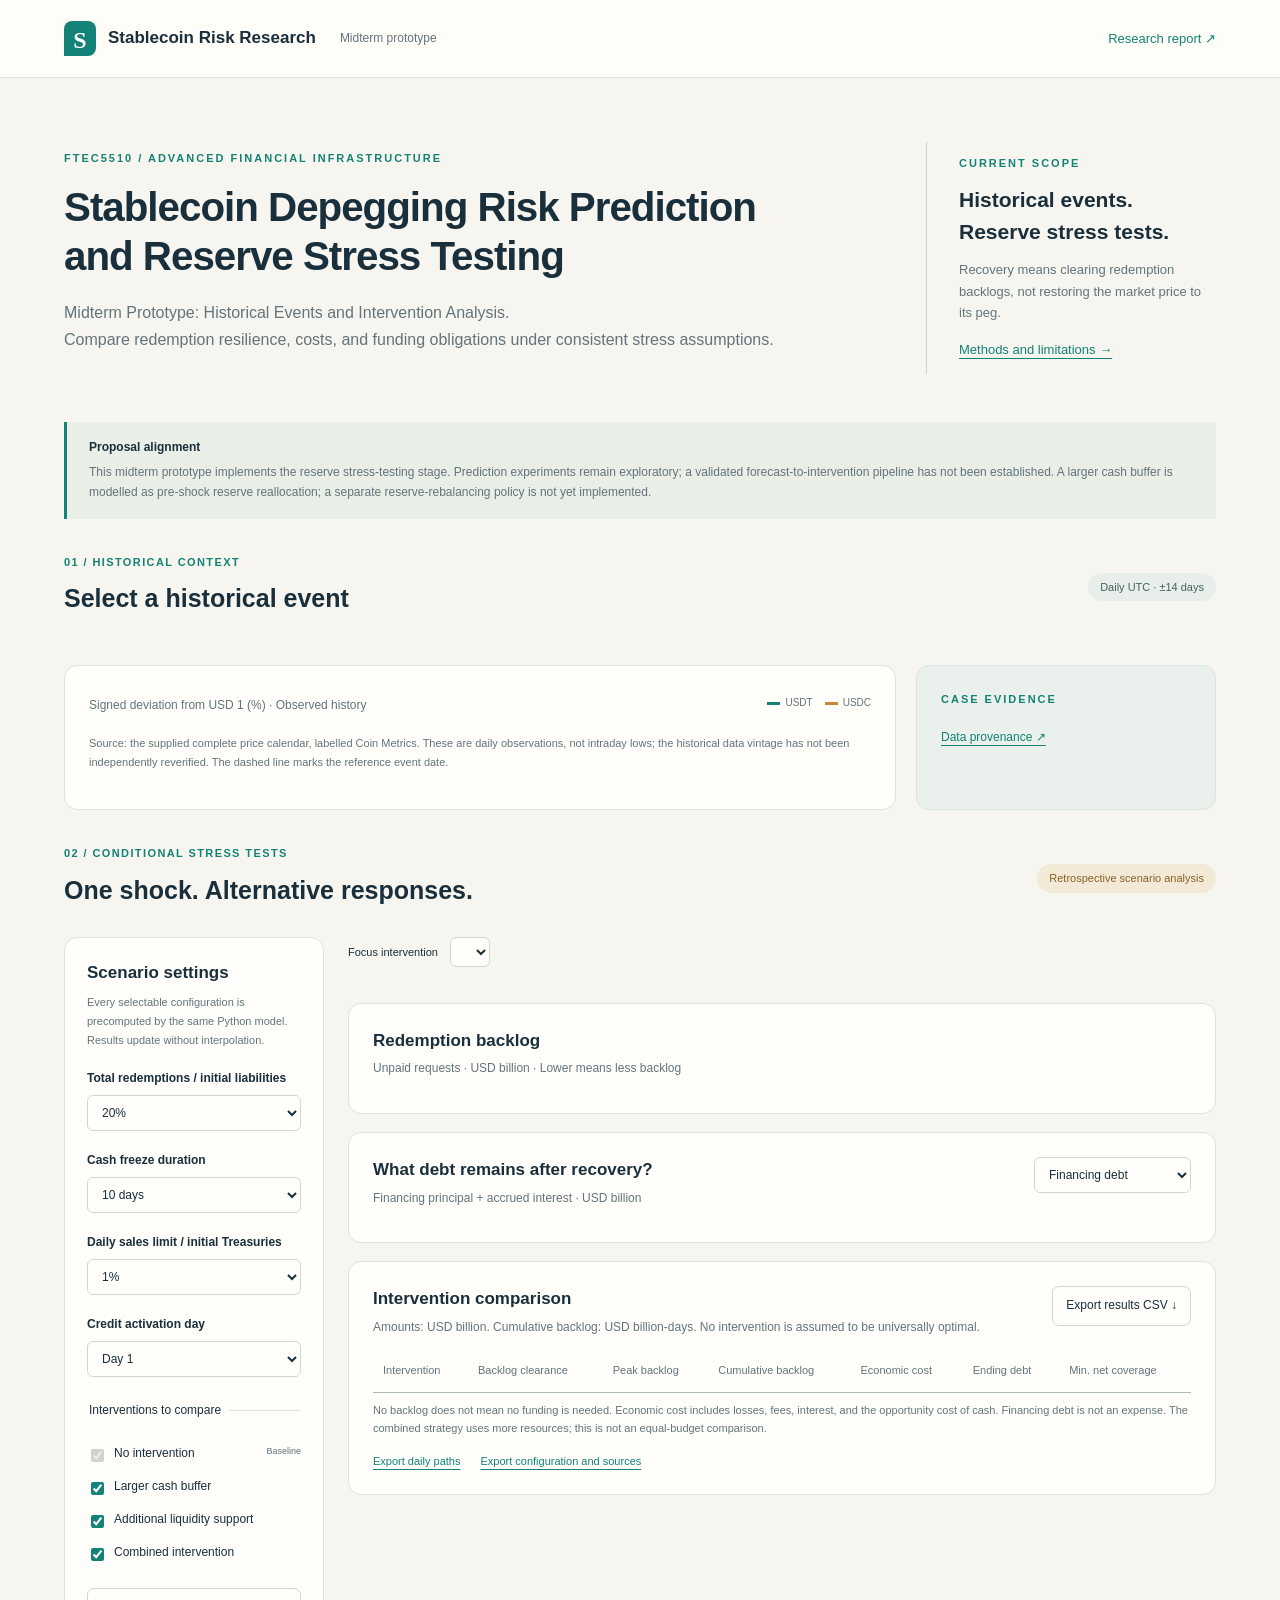
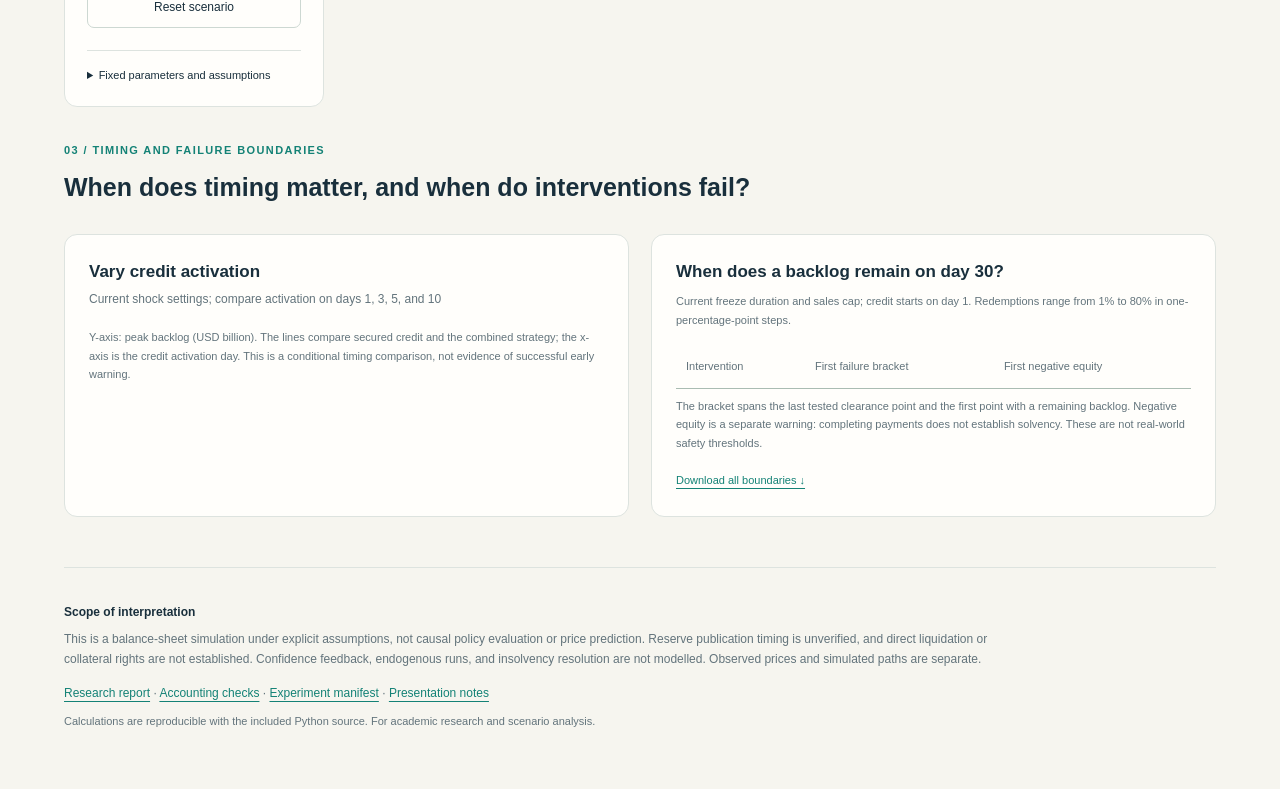
==== midterm/midterm_web/index.html @ fb3941bf "Add standalone English midterm demo and reproducible reserve stress tests" ====
<!doctype html>
<html lang="en">
<head><meta charset="utf-8"><meta name="viewport" content="width=device-width, initial-scale=1"><title>Stablecoin Depegging Risk Prediction and Reserve Stress Testing</title><link rel="stylesheet" href="style.css"><script defer src="data.js"></script><script defer src="app.js"></script></head>
<body>
<nav><a class="brand" href="index.html"><span class="brand-mark">S</span>Stablecoin Risk Research</a><span class="nav-tag">Midterm prototype</span><a href="report-en.html">Research report ↗</a></nav>
<main>
<header class="hero"><div><div class="eyebrow">FTEC5510 / ADVANCED FINANCIAL INFRASTRUCTURE</div><h1>Stablecoin Depegging Risk Prediction<br>and Reserve Stress Testing</h1><p>Midterm Prototype: Historical Events and Intervention Analysis.<br>Compare redemption resilience, costs, and funding obligations under consistent stress assumptions.</p></div><aside class="hero-note"><div class="small-cap">CURRENT SCOPE</div><strong>Historical events.<br>Reserve stress tests.</strong><p>Recovery means clearing redemption backlogs, not restoring the market price to its peg.</p><a href="report-en.html">Methods and limitations →</a></aside></header><div class="scope-banner"><strong>Proposal alignment</strong><p>This midterm prototype implements the reserve stress-testing stage. Prediction experiments remain exploratory; a validated forecast-to-intervention pipeline has not been established. A larger cash buffer is modelled as pre-shock reserve reallocation; a separate reserve-rebalancing policy is not yet implemented.</p></div>
<section class="event-section"><div class="section-heading"><div><span class="step">01 / HISTORICAL CONTEXT</span><h2>Select a historical event</h2></div><span class="pill">Daily UTC · ±14 days</span></div><div id="events" class="event-grid" aria-label="Historical events"></div>
<div class="history-layout"><article class="panel"><div class="chart-heading"><div><h3 id="event-title"></h3><p>Signed deviation from USD 1 (%) · Observed history</p></div><div class="legend"><span style="--swatch:#148276">USDT</span><span style="--swatch:#ce8337">USDC</span></div></div><div id="history-chart" class="chart" role="img" aria-label="Historical price deviations"></div><p class="caption">Source: the supplied complete price calendar, labelled Coin Metrics. These are daily observations, not intraday lows; the historical data vintage has not been independently reverified. The dashed line marks the reference event date.</p></article><aside class="panel evidence"><div class="small-cap">CASE EVIDENCE</div><h3 id="evidence-title"></h3><div id="evidence-body"></div><a href="evidence/source-notes-en.txt">Data provenance ↗</a></aside></div></section>
<div id="history-only" class="notice" hidden>Only historical prices are shown for this event because a corresponding reserve snapshot is not available. The midterm simulation focuses on SVB and USDC; reserves from a different year are not substituted.<button id="back-svb" class="button">Explore the SVB case →</button></div>
<section id="simulation"><div class="section-heading"><div><span class="step">02 / CONDITIONAL STRESS TESTS</span><h2>One shock. Alternative responses.</h2></div><span class="pill gold">Retrospective scenario analysis</span></div>
<div class="lab-layout"><aside class="panel controls"><h3>Scenario settings</h3><p class="caption">Every selectable configuration is precomputed by the same Python model. Results update without interpolation.</p>
<label for="redemption">Total redemptions / initial liabilities</label><select id="redemption"><option value="10">10%</option><option value="20" selected>20%</option><option value="30">30%</option><option value="40">40%</option><option value="50">50%</option></select>
<label for="freeze">Cash freeze duration</label><select id="freeze"><option value="3">3 days</option><option value="10" selected>10 days</option><option value="20">20 days</option><option value="30">30 days</option><option value="45">45 days (beyond the horizon)</option></select>
<label for="sale">Daily sales limit / initial Treasuries</label><select id="sale"><option value="0.1">0.1%</option><option value="1" selected>1%</option><option value="3">3%</option></select>
<label for="activation">Credit activation day</label><select id="activation"><option value="1">Day 1</option><option value="3">Day 3</option><option value="5">Day 5</option><option value="10">Day 10</option></select>
<fieldset><legend>Interventions to compare</legend><label class="check"><input type="checkbox" value="no_intervention" checked disabled>No intervention <small>Baseline</small></label><label class="check"><input type="checkbox" value="cash_buffer" checked>Larger cash buffer</label><label class="check"><input type="checkbox" value="credit_line" checked>Additional liquidity support</label><label class="check"><input type="checkbox" value="combined" checked>Combined intervention</label></fieldset>
<button class="secondary" id="reset">Reset scenario</button><details><summary>Fixed parameters and assumptions</summary><p>60% of baseline net cash is frozen and released on freeze duration + 1. Market-value shock: 0%; liquidation haircut: 1%; horizon: 30 days. Requests arrive over five days with weights of 40/25/15/10/10%.</p><p>The prepositioned cash target is 30% of initial liabilities, prepared 30 days before the shock, with a 4% annual opportunity spread. Extra cash is assumed accessible outside the frozen channel.</p><p>Credit is capped at 10% of initial liabilities, with 8% annual interest, a 0.5% annual commitment fee, and collateral equal to 110% of principal. The facility is assumed precommitted. No repayment is modelled within the horizon; interest remains payable.</p><p>The sales cap uses original Treasury holdings. Only unpledged assets can be sold. The cash buffer is prepared before the shock, independently of credit activation.</p></details></aside>
<div class="results-area"><div class="focus-line"><label for="focus">Focus intervention</label><select id="focus" aria-label="Focus intervention"></select><span id="scenario-caption"></span></div><div id="metrics" class="metric-grid" aria-live="polite"></div><div id="risk-note" class="notice warning" hidden></div>
<article class="panel"><div class="chart-heading"><div><h3>Redemption backlog</h3><p>Unpaid requests · USD billion · Lower means less backlog</p></div><div id="strategy-legend" class="legend"></div></div><div id="queue-chart" class="chart" role="img" aria-label="Daily redemption backlog by intervention"></div></article>
<article class="panel secondary-chart"><div class="chart-heading"><div><h3>What debt remains after recovery?</h3><p>Financing principal + accrued interest · USD billion</p></div><select id="secondary-metric" aria-label="Secondary metric"><option value="financing_debt">Financing debt</option><option value="free_cash">Available cash</option><option value="net_reserve_coverage">Net reserve coverage</option><option value="equity">Net equity</option></select></div><div id="secondary-chart" class="chart" role="img" aria-label="Debt and asset metrics by intervention"></div></article>
<article class="panel"><div class="chart-heading"><div><h3>Intervention comparison</h3><p>Amounts: USD billion. Cumulative backlog: USD billion-days. No intervention is assumed to be universally optimal.</p></div><button class="secondary" id="export-results">Export results CSV ↓</button></div><div class="table-scroll"><table><thead><tr><th>Intervention</th><th>Backlog clearance</th><th>Peak backlog</th><th>Cumulative backlog</th><th>Economic cost</th><th>Ending debt</th><th>Min. net coverage</th></tr></thead><tbody id="comparison"></tbody></table></div><p class="caption">No backlog does not mean no funding is needed. Economic cost includes losses, fees, interest, and the opportunity cost of cash. Financing debt is not an expense. The combined strategy uses more resources; this is not an equal-budget comparison.</p><div class="actions"><button class="text-button" id="export-paths">Export daily paths</button><button class="text-button" id="export-config">Export configuration and sources</button></div></article></div></div>
<div class="section-heading"><div><span class="step">03 / TIMING AND FAILURE BOUNDARIES</span><h2>When does timing matter, and when do interventions fail?</h2></div></div>
<div class="experiment-grid"><article class="panel"><div class="chart-heading"><div><h3>Vary credit activation</h3><p>Current shock settings; compare activation on days 1, 3, 5, and 10</p></div></div><div id="timing-chart" class="chart" role="img" aria-label="Credit activation timing and peak backlog"></div><p class="caption">Y-axis: peak backlog (USD billion). The lines compare secured credit and the combined strategy; the x-axis is the credit activation day. This is a conditional timing comparison, not evidence of successful early warning.</p></article><article class="panel"><h3>When does a backlog remain on day 30?</h3><p class="caption">Current freeze duration and sales cap; credit starts on day 1. Redemptions range from 1% to 80% in one-percentage-point steps.</p><div class="table-scroll"><table><thead><tr><th>Intervention</th><th>First failure bracket</th><th>First negative equity</th></tr></thead><tbody id="boundaries"></tbody></table></div><p class="caption">The bracket spans the last tested clearance point and the first point with a remaining backlog. Negative equity is a separate warning: completing payments does not establish solvency. These are not real-world safety thresholds.</p><a href="results/failure_boundaries.csv">Download all boundaries ↓</a></article></div></section>
<footer><strong>Scope of interpretation</strong><p>This is a balance-sheet simulation under explicit assumptions, not causal policy evaluation or price prediction. Reserve publication timing is unverified, and direct liquidation or collateral rights are not established. Confidence feedback, endogenous runs, and insolvency resolution are not modelled. Observed prices and simulated paths are separate.</p><a href="report-en.html">Research report</a> · <a href="audit.json">Accounting checks</a> · <a href="manifest.json">Experiment manifest</a> · <a href="presentation-notes.txt">Presentation notes</a><p class="caption">Calculations are reproducible with the included Python source. For academic research and scenario analysis.</p></footer>
</main></body></html>
---- midterm/midterm_web/style.css ----
@charset "UTF-8";
:root{--ink:#192f3c;--muted:#63747c;--teal:#148276;--cream:#f6f5ef;--line:#dde3df;--gold:#ce8337;--navy:#112f3e}*{box-sizing:border-box}body{margin:0;background:var(--cream);color:var(--ink);font:15px/1.65 -apple-system,BlinkMacSystemFont,"PingFang SC","Microsoft YaHei",sans-serif}a{color:var(--teal);text-underline-offset:4px}button,select{font:inherit}button,a,select,input,summary{-webkit-tap-highlight-color:transparent}button{cursor:pointer}button:focus-visible,select:focus-visible,a:focus-visible,summary:focus-visible{outline:3px solid #e5ac54;outline-offset:3px}nav{height:78px;padding:0 5vw;display:flex;align-items:center;gap:24px;border-bottom:1px solid var(--line);background:#fffdf8}nav>a:last-child{margin-left:auto;font-size:13px;text-decoration:none}.brand{display:flex;align-items:center;gap:12px;text-decoration:none;color:var(--ink);font-weight:750;font-size:17px}.brand-mark{display:grid;place-items:center;width:32px;height:35px;color:white;background:var(--teal);border-radius:8px 8px 8px 0;font-family:Georgia,serif;font-size:24px}.nav-tag{font-size:12px;color:var(--muted)}main{max-width:1440px;margin:auto;padding:0 5vw}.hero{padding:64px 0 48px;display:grid;grid-template-columns:1fr 290px;gap:60px;align-items:center}.eyebrow,.small-cap{font-size:11px;letter-spacing:2px;font-weight:700;color:var(--teal)}h1{font-size:clamp(30px,3.7vw,51px);font-weight:680;line-height:1.3;letter-spacing:-1.5px;margin:16px 0 20px}h2{font-size:25px;line-height:1.35;margin:9px 0}h3{font-size:17px;margin:0 0 6px;line-height:1.5}p{margin:8px 0 14px}.hero p{color:var(--muted);font-size:16px}.hero-note{border-left:1px solid #cbd4cf;padding:12px 0 12px 32px}.hero-note strong{display:block;font-size:23px;line-height:1.5;margin:12px 0}.hero-note p,.hero-note a{font-size:13px}.section-heading{display:flex;justify-content:space-between;align-items:center;gap:16px;margin:30px 0 20px}.step{font-size:11px;letter-spacing:1.4px;font-weight:700;color:var(--teal)}.pill{display:inline-block;padding:5px 12px;border-radius:30px;background:#e8eeea;color:#41645b;font-size:11px;white-space:nowrap}.pill.gold{background:#f3e9d7;color:#896226}.event-grid{display:grid;grid-template-columns:repeat(6,1fr);gap:9px;margin-bottom:20px}.event-button{border:1px solid var(--line);padding:14px 12px;text-align:left;background:#fffdf8;border-radius:9px;min-height:94px;color:var(--ink);transition:.15s}.event-button:hover{border-color:var(--teal);transform:translateY(-2px)}.event-button small{display:block;font-size:10px;color:var(--muted);margin-top:9px}.event-button strong{font-size:12px;line-height:1.45;display:block}.event-button.active{background:var(--navy);border-color:var(--navy);color:white}.event-button.active small{color:#a9c7c7}.history-layout{display:grid;grid-template-columns:1fr 300px;gap:20px}.panel{background:#fffefb;border:1px solid var(--line);border-radius:13px;padding:24px;min-width:0}.chart-heading{display:flex;justify-content:space-between;align-items:flex-start;gap:20px}.chart-heading p{color:var(--muted);font-size:12px;margin:2px 0 10px}.chart{width:100%;min-width:0}.chart svg{width:100%;height:auto;display:block}.legend{display:flex;flex-wrap:wrap;gap:8px 12px;font-size:10px;color:var(--muted);padding-top:5px}.legend span{white-space:nowrap}.legend span:before{content:"";display:inline-block;background:var(--swatch);width:13px;height:3px;vertical-align:middle;margin-right:5px}.caption{font-size:11px;color:var(--muted);line-height:1.7}.evidence{background:#eaf0eb}.evidence h3{font-size:20px;margin-top:16px}.evidence p{font-size:12px}.evidence dl{margin:20px 0}.evidence dt{font-size:11px;color:var(--muted)}.evidence dd{margin:0 0 10px;font-size:19px;font-variant-numeric:tabular-nums}.evidence a{font-size:12px}.lab-layout{display:grid;grid-template-columns:260px 1fr;gap:24px;align-items:start}.controls{position:sticky;top:16px;padding:22px}.controls>label{display:block;font-size:12px;font-weight:600;margin-top:20px}select{border:1px solid #cdd8d2;background:#fffefb;color:var(--ink);border-radius:6px;padding:9px 10px;font-size:12px;max-width:100%}.controls>select{width:100%;margin-top:6px}.controls fieldset{border:0;border-top:1px solid var(--line);padding:18px 0 0;margin:24px 0 18px}.controls legend{font-size:12px;padding-right:8px}.check{font-size:12px;display:flex;align-items:center;gap:7px;padding:6px 0}.check small{color:var(--muted);font-size:9px;margin-left:auto}input{accent-color:var(--teal)}.secondary,.button{border:1px solid #cdd8d2;border-radius:7px;padding:9px 13px;background:transparent;color:var(--ink);font-size:12px;text-decoration:none;display:inline-block}.secondary:hover{background:#eaf0eb}.controls .secondary{width:100%}.button{background:var(--teal);color:white;border-color:var(--teal)}details{border-top:1px solid var(--line);margin-top:22px;padding-top:15px;font-size:11px;color:var(--muted)}summary{cursor:pointer;color:var(--ink)}details p{margin:12px 0}.results-area{display:grid;gap:18px;min-width:0}.focus-line{display:flex;align-items:center;gap:12px;flex-wrap:wrap;font-size:11px}.focus-line>span{color:var(--muted);margin-left:auto}.focus-line select{font-weight:600;padding:6px 9px}.metric-grid{display:grid;grid-template-columns:repeat(4,1fr);gap:12px}.metric{background:#edf2ed;border-radius:9px;padding:18px 15px;min-height:115px}.metric:first-child{background:var(--navy);color:white}.metric .label{font-size:11px;opacity:.8}.metric .number{font-size:27px;line-height:1.4;letter-spacing:-.7px;margin-top:10px;font-weight:650;font-variant-numeric:tabular-nums}.metric .unit{font-size:10px;opacity:.7;margin-top:4px}.table-scroll{overflow-x:auto}table{width:100%;border-collapse:collapse;font-size:11px;white-space:nowrap}th{text-align:left;color:var(--muted);font-weight:500;padding:13px 10px;border-bottom:1px solid #aabcb2}td{padding:15px 10px;border-bottom:1px solid var(--line);font-variant-numeric:tabular-nums}tr.focus td{background:#eff4ee}.actions{display:flex;gap:20px}.text-button{padding:0;background:none;border:0;font-size:11px;color:var(--teal);text-decoration:underline;text-underline-offset:4px}.notice{padding:18px 22px;background:#e9eee4;border-left:3px solid var(--teal);border-radius:3px;margin:18px 0;font-size:13px}.notice .button{margin:10px 0 0 15px}.warning{background:#fcf0df;border-color:var(--gold);font-size:12px;margin:0}.experiment-grid{display:grid;grid-template-columns:1fr 1fr;gap:22px}.experiment-grid a{font-size:11px}footer{padding:35px 0 45px;border-top:1px solid var(--line);margin-top:50px;font-size:12px;color:var(--muted)}footer strong{color:var(--ink)}footer p{max-width:950px}.report main{max-width:1120px}.report header{padding:60px 0 30px}.report h1{font-size:43px}.report section{background:white;border:1px solid var(--line);padding:30px;margin:25px 0;border-radius:12px}.report section>h2{font-size:23px;margin-bottom:22px}.report section img{max-width:100%;height:auto;margin:20px 0}.report table{font-size:12px}.report p{line-height:1.9}.report .table-scroll{margin:20px 0}[hidden]{display:none!important}
@media(max-width:1100px){main{padding:0 3vw}.history-layout{grid-template-columns:1fr 250px}.lab-layout{grid-template-columns:225px 1fr;gap:16px}.panel{padding:18px}.metric-grid{gap:8px}.metric{padding:14px 10px}.metric .number{font-size:23px}.event-grid{grid-template-columns:repeat(3,1fr)}.event-button{min-height:74px}.chart-heading{flex-wrap:wrap;gap:6px}}
@media(max-width:760px){nav{height:65px;padding:0 5vw}.nav-tag{display:none}.brand{font-size:14px}main{padding:0 5vw}.hero{padding:34px 0;grid-template-columns:1fr;gap:20px}.hero-note{border-left:0;border-top:1px solid var(--line);padding:18px 0;display:none}.hero p{font-size:14px}.section-heading{align-items:flex-start}.section-heading .pill{font-size:9px}.event-grid{grid-template-columns:repeat(2,1fr)}.history-layout,.lab-layout,.experiment-grid{grid-template-columns:1fr}.controls{position:static}.controls>label{margin-top:12px}.controls fieldset{margin-top:18px}.metric-grid{grid-template-columns:repeat(2,1fr)}.focus-line>span{margin-left:0;width:100%}.panel{padding:18px 14px}.chart-heading .legend{margin-bottom:8px}h2{font-size:22px}.report section{padding:20px 16px}.report h1{font-size:32px}}
@media print{body{background:white}nav,.controls,.actions,.button,button{display:none!important}main{max-width:none;padding:0}.hero{padding:15px 0}.panel,.report section{break-inside:avoid;border:0;padding:12px 0}.lab-layout{display:block}.report section{margin:10px 0}.report h1{font-size:30px}.report img{max-height:350px;object-fit:contain}.table-scroll{overflow:visible}a{color:inherit}footer{margin-top:15px}}
/* English project title and longer intervention labels. */
.hero h1{font-size:clamp(28px,3.15vw,43px);line-height:1.2;letter-spacing:-1px}.scope-banner{padding:16px 22px;background:#e9eee7;border-left:3px solid var(--teal);font-size:12px;margin-bottom:25px}.scope-banner p{margin:5px 0 0;color:var(--muted)}.metric .number{font-size:25px}.metric .label{min-height:18px}.check{align-items:flex-start}.check input{flex-shrink:0;margin-top:5px}.check small{white-space:nowrap}.event-button strong{font-size:11px}.legend{max-width:320px}.report .hero-title{font-size:36px}.hero-note strong{font-size:21px}.report th{white-space:normal}.event-button{min-height:110px}
@media(max-width:760px){.hero h1{font-size:30px}.scope-banner{font-size:11px}.event-button{min-height:85px}.metric .number{font-size:23px}}
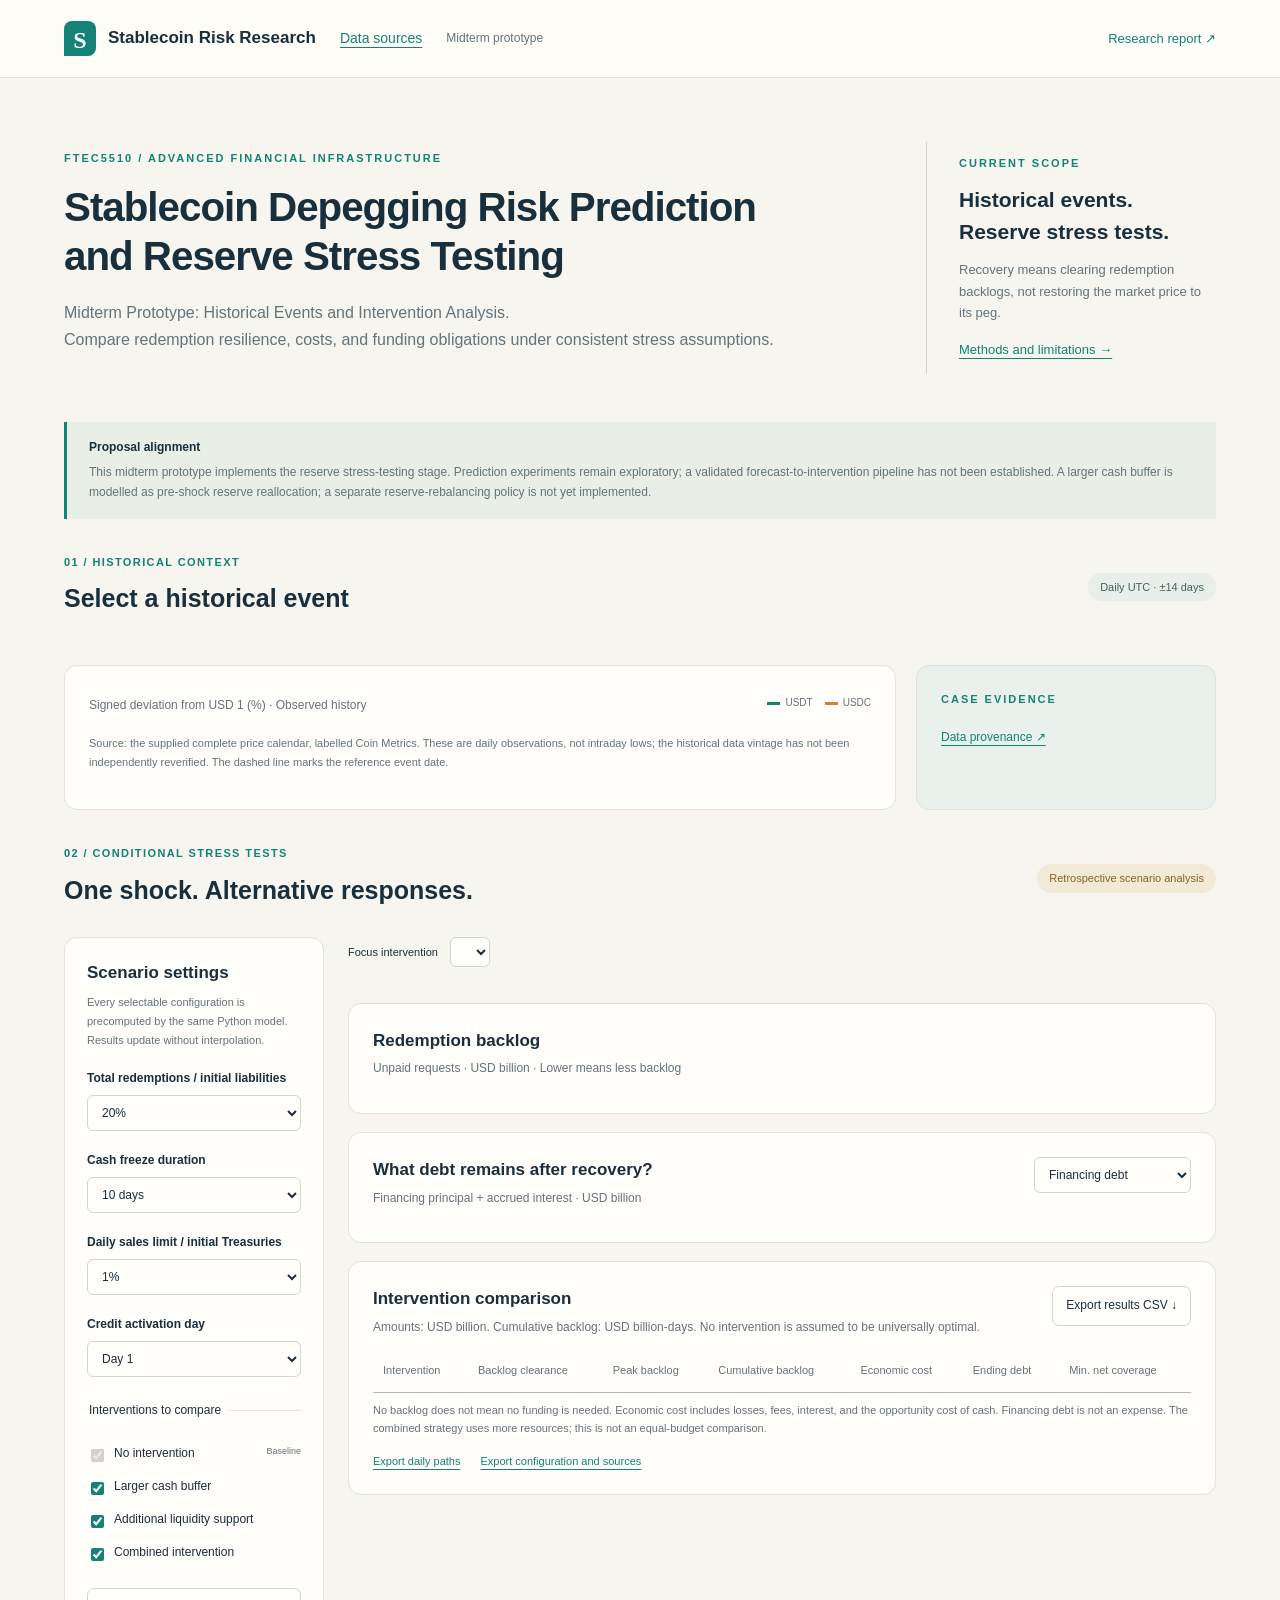
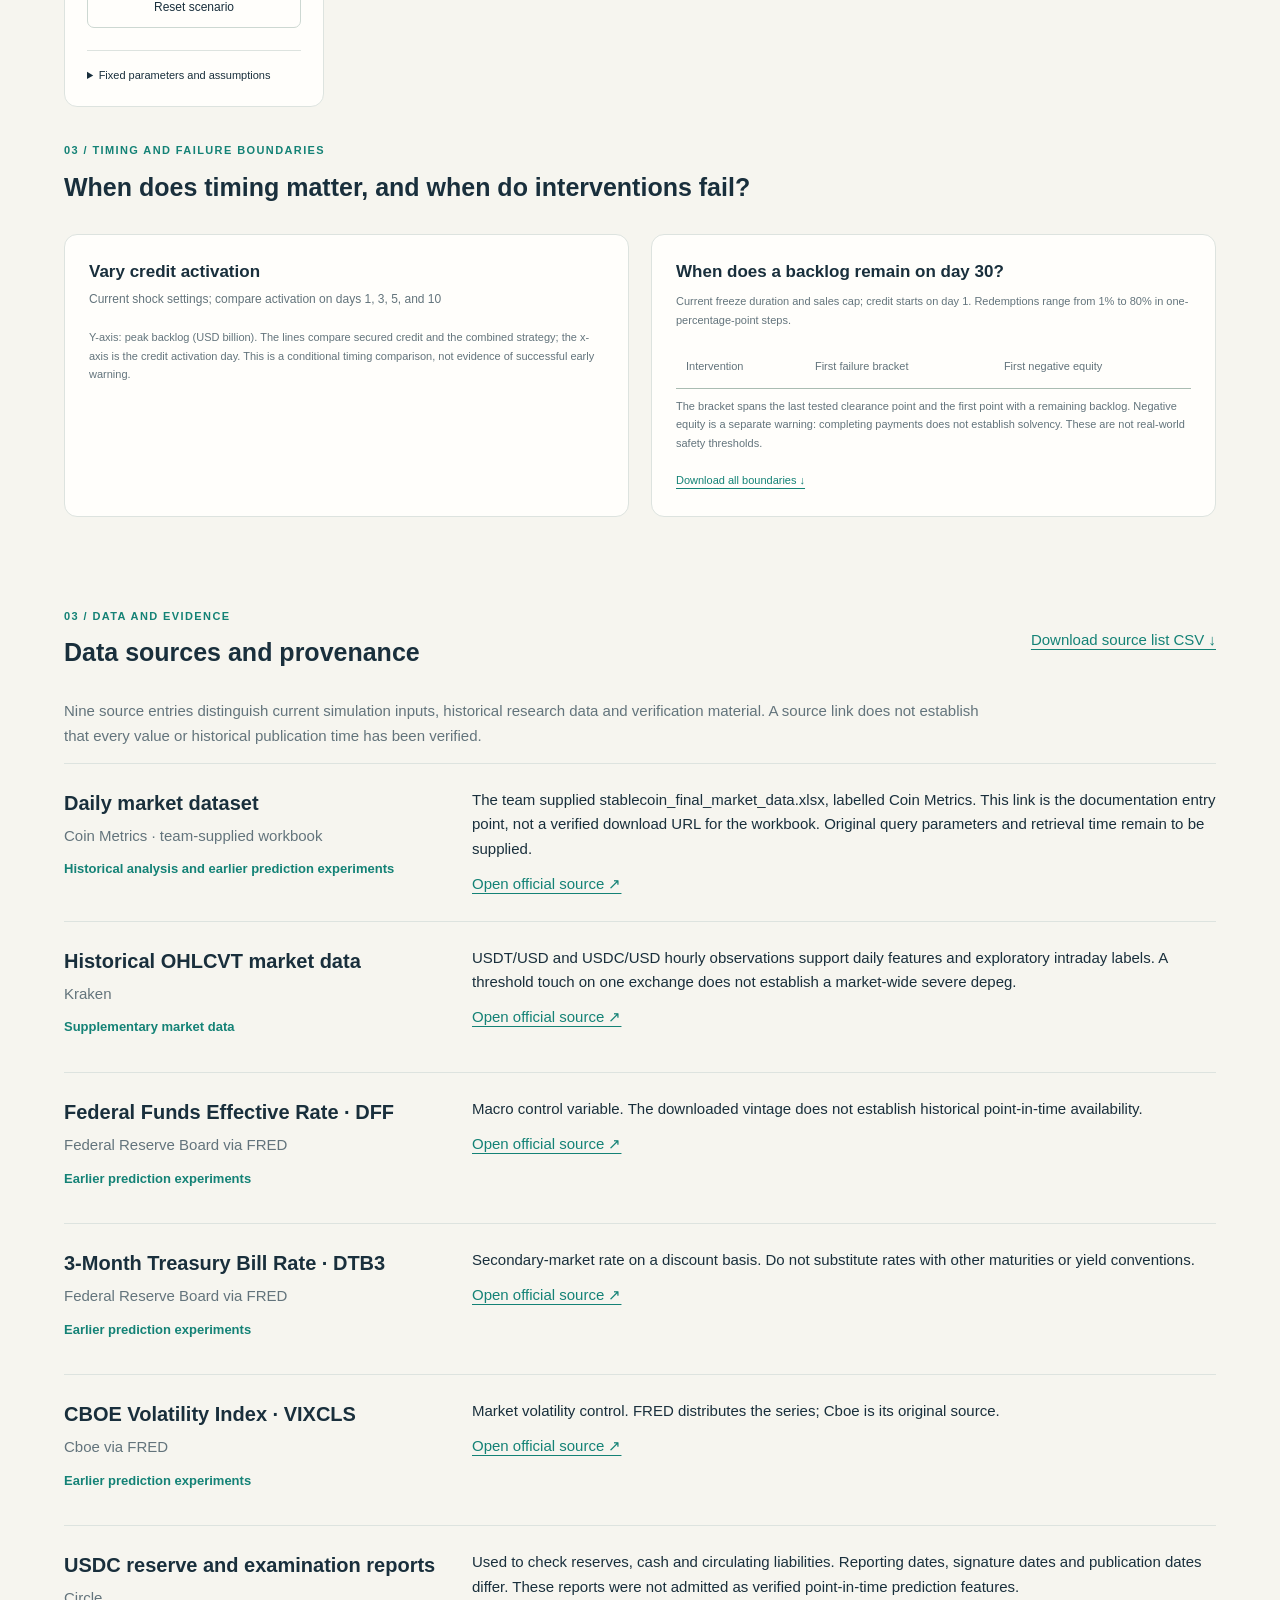
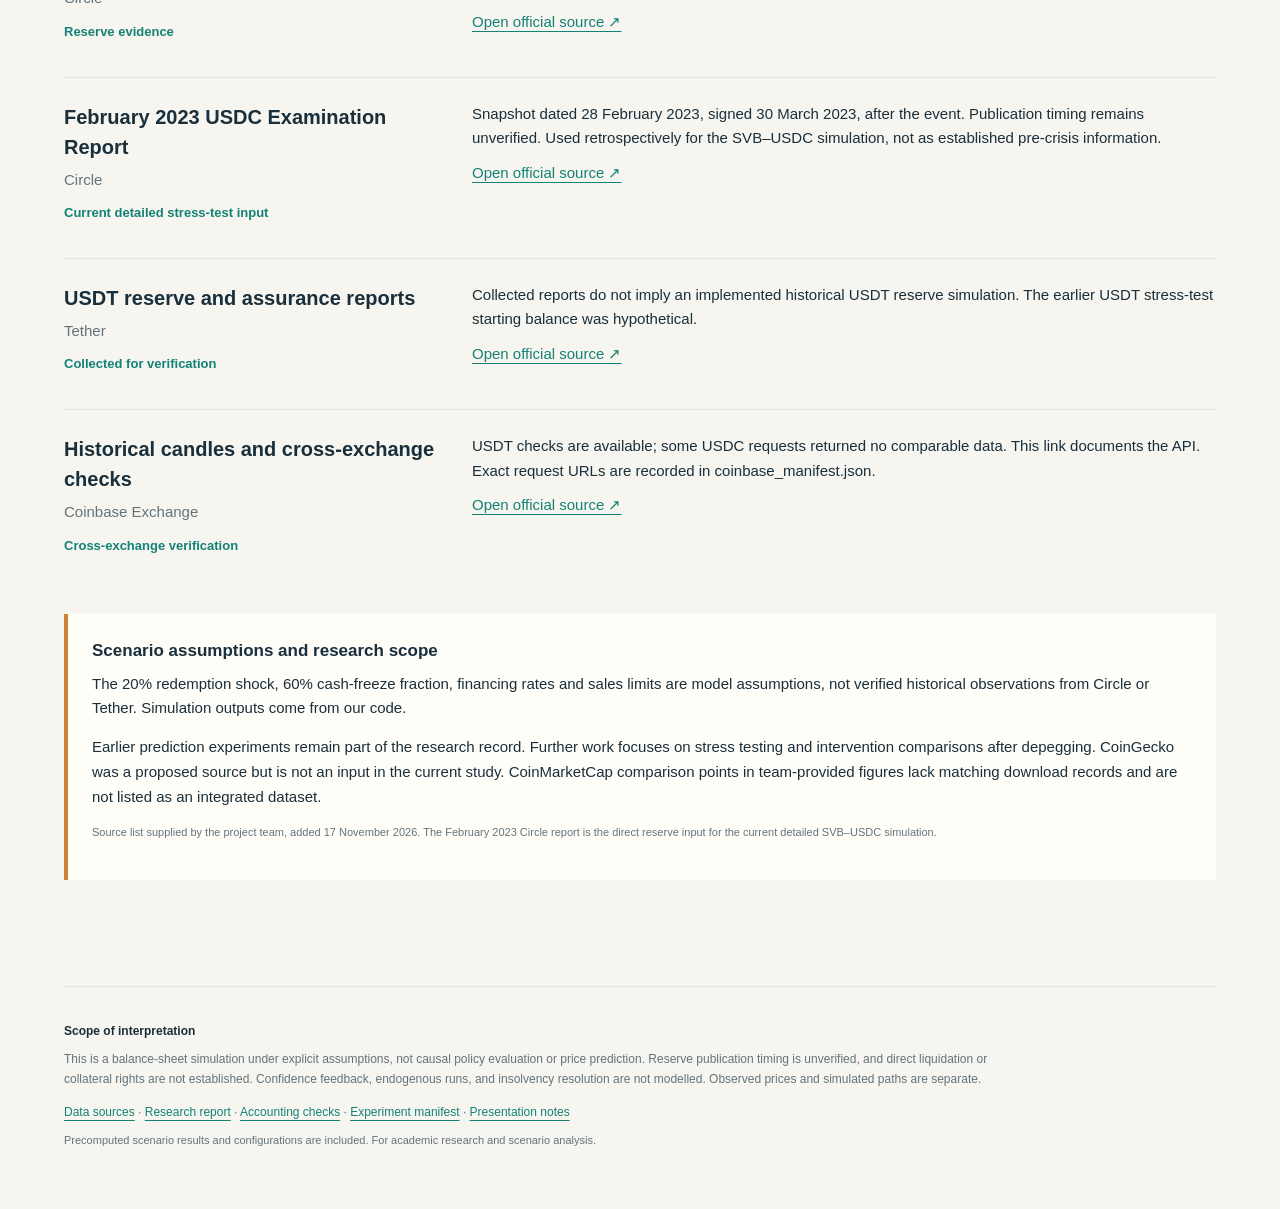
==== commit e987d945: "Add English data source catalogue and provenance links to demo" ====
--- a/midterm/midterm_web/index.html
+++ b/midterm/midterm_web/index.html
@@ -2,11 +2,11 @@
 <html lang="en">
 <head><meta charset="utf-8"><meta name="viewport" content="width=device-width, initial-scale=1"><title>Stablecoin Depegging Risk Prediction and Reserve Stress Testing</title><link rel="stylesheet" href="style.css"><script defer src="data.js"></script><script defer src="app.js"></script></head>
 <body>
-<nav><a class="brand" href="index.html"><span class="brand-mark">S</span>Stablecoin Risk Research</a><span class="nav-tag">Midterm prototype</span><a href="report-en.html">Research report ↗</a></nav>
+<nav><a class="brand" href="index.html"><span class="brand-mark">S</span>Stablecoin Risk Research</a><a href="#data-sources" class="sources-nav">Data sources</a><span class="nav-tag">Midterm prototype</span><a href="report-en.html">Research report ↗</a></nav>
 <main>
 <header class="hero"><div><div class="eyebrow">FTEC5510 / ADVANCED FINANCIAL INFRASTRUCTURE</div><h1>Stablecoin Depegging Risk Prediction<br>and Reserve Stress Testing</h1><p>Midterm Prototype: Historical Events and Intervention Analysis.<br>Compare redemption resilience, costs, and funding obligations under consistent stress assumptions.</p></div><aside class="hero-note"><div class="small-cap">CURRENT SCOPE</div><strong>Historical events.<br>Reserve stress tests.</strong><p>Recovery means clearing redemption backlogs, not restoring the market price to its peg.</p><a href="report-en.html">Methods and limitations →</a></aside></header><div class="scope-banner"><strong>Proposal alignment</strong><p>This midterm prototype implements the reserve stress-testing stage. Prediction experiments remain exploratory; a validated forecast-to-intervention pipeline has not been established. A larger cash buffer is modelled as pre-shock reserve reallocation; a separate reserve-rebalancing policy is not yet implemented.</p></div>
 <section class="event-section"><div class="section-heading"><div><span class="step">01 / HISTORICAL CONTEXT</span><h2>Select a historical event</h2></div><span class="pill">Daily UTC · ±14 days</span></div><div id="events" class="event-grid" aria-label="Historical events"></div>
-<div class="history-layout"><article class="panel"><div class="chart-heading"><div><h3 id="event-title"></h3><p>Signed deviation from USD 1 (%) · Observed history</p></div><div class="legend"><span style="--swatch:#148276">USDT</span><span style="--swatch:#ce8337">USDC</span></div></div><div id="history-chart" class="chart" role="img" aria-label="Historical price deviations"></div><p class="caption">Source: the supplied complete price calendar, labelled Coin Metrics. These are daily observations, not intraday lows; the historical data vintage has not been independently reverified. The dashed line marks the reference event date.</p></article><aside class="panel evidence"><div class="small-cap">CASE EVIDENCE</div><h3 id="evidence-title"></h3><div id="evidence-body"></div><a href="evidence/source-notes-en.txt">Data provenance ↗</a></aside></div></section>
+<div class="history-layout"><article class="panel"><div class="chart-heading"><div><h3 id="event-title"></h3><p>Signed deviation from USD 1 (%) · Observed history</p></div><div class="legend"><span style="--swatch:#148276">USDT</span><span style="--swatch:#ce8337">USDC</span></div></div><div id="history-chart" class="chart" role="img" aria-label="Historical price deviations"></div><p class="caption">Source: the supplied complete price calendar, labelled Coin Metrics. These are daily observations, not intraday lows; the historical data vintage has not been independently reverified. The dashed line marks the reference event date.</p></article><aside class="panel evidence"><div class="small-cap">CASE EVIDENCE</div><h3 id="evidence-title"></h3><div id="evidence-body"></div><a href="#data-sources">Data provenance ↗</a></aside></div></section>
 <div id="history-only" class="notice" hidden>Only historical prices are shown for this event because a corresponding reserve snapshot is not available. The midterm simulation focuses on SVB and USDC; reserves from a different year are not substituted.<button id="back-svb" class="button">Explore the SVB case →</button></div>
 <section id="simulation"><div class="section-heading"><div><span class="step">02 / CONDITIONAL STRESS TESTS</span><h2>One shock. Alternative responses.</h2></div><span class="pill gold">Retrospective scenario analysis</span></div>
 <div class="lab-layout"><aside class="panel controls"><h3>Scenario settings</h3><p class="caption">Every selectable configuration is precomputed by the same Python model. Results update without interpolation.</p>
@@ -22,5 +22,6 @@
 <article class="panel"><div class="chart-heading"><div><h3>Intervention comparison</h3><p>Amounts: USD billion. Cumulative backlog: USD billion-days. No intervention is assumed to be universally optimal.</p></div><button class="secondary" id="export-results">Export results CSV ↓</button></div><div class="table-scroll"><table><thead><tr><th>Intervention</th><th>Backlog clearance</th><th>Peak backlog</th><th>Cumulative backlog</th><th>Economic cost</th><th>Ending debt</th><th>Min. net coverage</th></tr></thead><tbody id="comparison"></tbody></table></div><p class="caption">No backlog does not mean no funding is needed. Economic cost includes losses, fees, interest, and the opportunity cost of cash. Financing debt is not an expense. The combined strategy uses more resources; this is not an equal-budget comparison.</p><div class="actions"><button class="text-button" id="export-paths">Export daily paths</button><button class="text-button" id="export-config">Export configuration and sources</button></div></article></div></div>
 <div class="section-heading"><div><span class="step">03 / TIMING AND FAILURE BOUNDARIES</span><h2>When does timing matter, and when do interventions fail?</h2></div></div>
 <div class="experiment-grid"><article class="panel"><div class="chart-heading"><div><h3>Vary credit activation</h3><p>Current shock settings; compare activation on days 1, 3, 5, and 10</p></div></div><div id="timing-chart" class="chart" role="img" aria-label="Credit activation timing and peak backlog"></div><p class="caption">Y-axis: peak backlog (USD billion). The lines compare secured credit and the combined strategy; the x-axis is the credit activation day. This is a conditional timing comparison, not evidence of successful early warning.</p></article><article class="panel"><h3>When does a backlog remain on day 30?</h3><p class="caption">Current freeze duration and sales cap; credit starts on day 1. Redemptions range from 1% to 80% in one-percentage-point steps.</p><div class="table-scroll"><table><thead><tr><th>Intervention</th><th>First failure bracket</th><th>First negative equity</th></tr></thead><tbody id="boundaries"></tbody></table></div><p class="caption">The bracket spans the last tested clearance point and the first point with a remaining backlog. Negative equity is a separate warning: completing payments does not establish solvency. These are not real-world safety thresholds.</p><a href="results/failure_boundaries.csv">Download all boundaries ↓</a></article></div></section>
-<footer><strong>Scope of interpretation</strong><p>This is a balance-sheet simulation under explicit assumptions, not causal policy evaluation or price prediction. Reserve publication timing is unverified, and direct liquidation or collateral rights are not established. Confidence feedback, endogenous runs, and insolvency resolution are not modelled. Observed prices and simulated paths are separate.</p><a href="report-en.html">Research report</a> · <a href="audit.json">Accounting checks</a> · <a href="manifest.json">Experiment manifest</a> · <a href="presentation-notes.txt">Presentation notes</a><p class="caption">Calculations are reproducible with the included Python source. For academic research and scenario analysis.</p></footer>
+<section id="data-sources" class="data-sources" aria-labelledby="sources-title"><div class="section-heading"><div><span class="step">03 / DATA AND EVIDENCE</span><h2 id="sources-title">Data sources and provenance</h2></div><a href="evidence/data-sources.csv" download>Download source list CSV ↓</a></div><p class="source-intro">Nine source entries distinguish current simulation inputs, historical research data and verification material. A source link does not establish that every value or historical publication time has been verified.</p><article class="source-entry"><div><h3>Daily market dataset</h3><p class="source-provider">Coin Metrics · team-supplied workbook</p><p class="source-use">Historical analysis and earlier prediction experiments</p></div><div><p>The team supplied stablecoin_final_market_data.xlsx, labelled Coin Metrics. This link is the documentation entry point, not a verified download URL for the workbook. Original query parameters and retrieval time remain to be supplied.</p><a href="https://docs.coinmetrics.io/" target="_blank" rel="noopener noreferrer">Open official source ↗</a></div></article><article class="source-entry"><div><h3>Historical OHLCVT market data</h3><p class="source-provider">Kraken</p><p class="source-use">Supplementary market data</p></div><div><p>USDT/USD and USDC/USD hourly observations support daily features and exploratory intraday labels. A threshold touch on one exchange does not establish a market-wide severe depeg.</p><a href="https://support.kraken.com/articles/360047124832-downloadable-historical-ohlcvt-open-high-low-close-volume-trades-data" target="_blank" rel="noopener noreferrer">Open official source ↗</a></div></article><article class="source-entry"><div><h3>Federal Funds Effective Rate · DFF</h3><p class="source-provider">Federal Reserve Board via FRED</p><p class="source-use">Earlier prediction experiments</p></div><div><p>Macro control variable. The downloaded vintage does not establish historical point-in-time availability.</p><a href="https://fred.stlouisfed.org/series/DFF" target="_blank" rel="noopener noreferrer">Open official source ↗</a></div></article><article class="source-entry"><div><h3>3-Month Treasury Bill Rate · DTB3</h3><p class="source-provider">Federal Reserve Board via FRED</p><p class="source-use">Earlier prediction experiments</p></div><div><p>Secondary-market rate on a discount basis. Do not substitute rates with other maturities or yield conventions.</p><a href="https://fred.stlouisfed.org/series/DTB3" target="_blank" rel="noopener noreferrer">Open official source ↗</a></div></article><article class="source-entry"><div><h3>CBOE Volatility Index · VIXCLS</h3><p class="source-provider">Cboe via FRED</p><p class="source-use">Earlier prediction experiments</p></div><div><p>Market volatility control. FRED distributes the series; Cboe is its original source.</p><a href="https://fred.stlouisfed.org/series/VIXCLS" target="_blank" rel="noopener noreferrer">Open official source ↗</a></div></article><article class="source-entry"><div><h3>USDC reserve and examination reports</h3><p class="source-provider">Circle</p><p class="source-use">Reserve evidence</p></div><div><p>Used to check reserves, cash and circulating liabilities. Reporting dates, signature dates and publication dates differ. These reports were not admitted as verified point-in-time prediction features.</p><a href="https://www.circle.com/transparency" target="_blank" rel="noopener noreferrer">Open official source ↗</a></div></article><article class="source-entry"><div><h3>February 2023 USDC Examination Report</h3><p class="source-provider">Circle</p><p class="source-use">Current detailed stress-test input</p></div><div><p>Snapshot dated 28 February 2023, signed 30 March 2023, after the event. Publication timing remains unverified. Used retrospectively for the SVB–USDC simulation, not as established pre-crisis information.</p><a href="https://6778953.fs1.hubspotusercontent-na1.net/hubfs/6778953/USDCAttestationReports/2023%20USDC_Circle%20Examination%20Report%20February%202023.pdf" target="_blank" rel="noopener noreferrer">Open official source ↗</a></div></article><article class="source-entry"><div><h3>USDT reserve and assurance reports</h3><p class="source-provider">Tether</p><p class="source-use">Collected for verification</p></div><div><p>Collected reports do not imply an implemented historical USDT reserve simulation. The earlier USDT stress-test starting balance was hypothetical.</p><a href="https://tether.to/en/transparency/" target="_blank" rel="noopener noreferrer">Open official source ↗</a></div></article><article class="source-entry"><div><h3>Historical candles and cross-exchange checks</h3><p class="source-provider">Coinbase Exchange</p><p class="source-use">Cross-exchange verification</p></div><div><p>USDT checks are available; some USDC requests returned no comparable data. This link documents the API. Exact request URLs are recorded in coinbase_manifest.json.</p><a href="https://docs.cdp.coinbase.com/api-reference/exchange-api/rest-api/products/get-product-candles" target="_blank" rel="noopener noreferrer">Open official source ↗</a></div></article><div class="source-assumptions"><h3>Scenario assumptions and research scope</h3><p>The 20% redemption shock, 60% cash-freeze fraction, financing rates and sales limits are model assumptions, not verified historical observations from Circle or Tether. Simulation outputs come from our code.</p><p>Earlier prediction experiments remain part of the research record. Further work focuses on stress testing and intervention comparisons after depegging. CoinGecko was a proposed source but is not an input in the current study. CoinMarketCap comparison points in team-provided figures lack matching download records and are not listed as an integrated dataset.</p><p class="caption">Source list supplied by the project team, added 17 November 2026. The February 2023 Circle report is the direct reserve input for the current detailed SVB–USDC simulation.</p></div></section>
+<footer><strong>Scope of interpretation</strong><p>This is a balance-sheet simulation under explicit assumptions, not causal policy evaluation or price prediction. Reserve publication timing is unverified, and direct liquidation or collateral rights are not established. Confidence feedback, endogenous runs, and insolvency resolution are not modelled. Observed prices and simulated paths are separate.</p><a href="#data-sources">Data sources</a> · <a href="report-en.html">Research report</a> · <a href="audit.json">Accounting checks</a> · <a href="manifest.json">Experiment manifest</a> · <a href="presentation-notes.txt">Presentation notes</a><p class="caption">Precomputed scenario results and configurations are included. For academic research and scenario analysis.</p></footer>
 </main></body></html>
--- a/midterm/midterm_web/style.css
+++ b/midterm/midterm_web/style.css
@@ -6,3 +6,6 @@
 /* English project title and longer intervention labels. */
 .hero h1{font-size:clamp(28px,3.15vw,43px);line-height:1.2;letter-spacing:-1px}.scope-banner{padding:16px 22px;background:#e9eee7;border-left:3px solid var(--teal);font-size:12px;margin-bottom:25px}.scope-banner p{margin:5px 0 0;color:var(--muted)}.metric .number{font-size:25px}.metric .label{min-height:18px}.check{align-items:flex-start}.check input{flex-shrink:0;margin-top:5px}.check small{white-space:nowrap}.event-button strong{font-size:11px}.legend{max-width:320px}.report .hero-title{font-size:36px}.hero-note strong{font-size:21px}.report th{white-space:normal}.event-button{min-height:110px}
 @media(max-width:760px){.hero h1{font-size:30px}.scope-banner{font-size:11px}.event-button{min-height:85px}.metric .number{font-size:23px}}
+
+/* Source catalogue */
+.data-sources{padding:56px 0;scroll-margin-top:24px}.source-intro{max-width:920px;color:var(--muted)}.source-entry{display:grid;grid-template-columns:minmax(240px,1fr) minmax(0,2fr);gap:36px;padding:24px 0;border-top:1px solid var(--line)}.source-entry h3{margin:0 0 6px;font-size:20px}.source-entry p{margin:0 0 10px}.source-provider{color:var(--muted)}.source-use{font-size:13px;font-weight:700;color:var(--teal)}.source-entry a{overflow-wrap:anywhere}.source-assumptions{margin-top:24px;padding:24px;border-left:4px solid var(--gold);background:#fffdf8}.sources-nav{font-size:14px;white-space:nowrap}@media(max-width:700px){.source-entry{grid-template-columns:1fr;gap:10px}.data-sources .section-heading{align-items:flex-start;gap:16px;flex-direction:column}nav{height:auto;min-height:78px;flex-wrap:wrap;padding-top:16px;padding-bottom:16px}nav .nav-tag{display:none}.source-assumptions{padding:18px}}
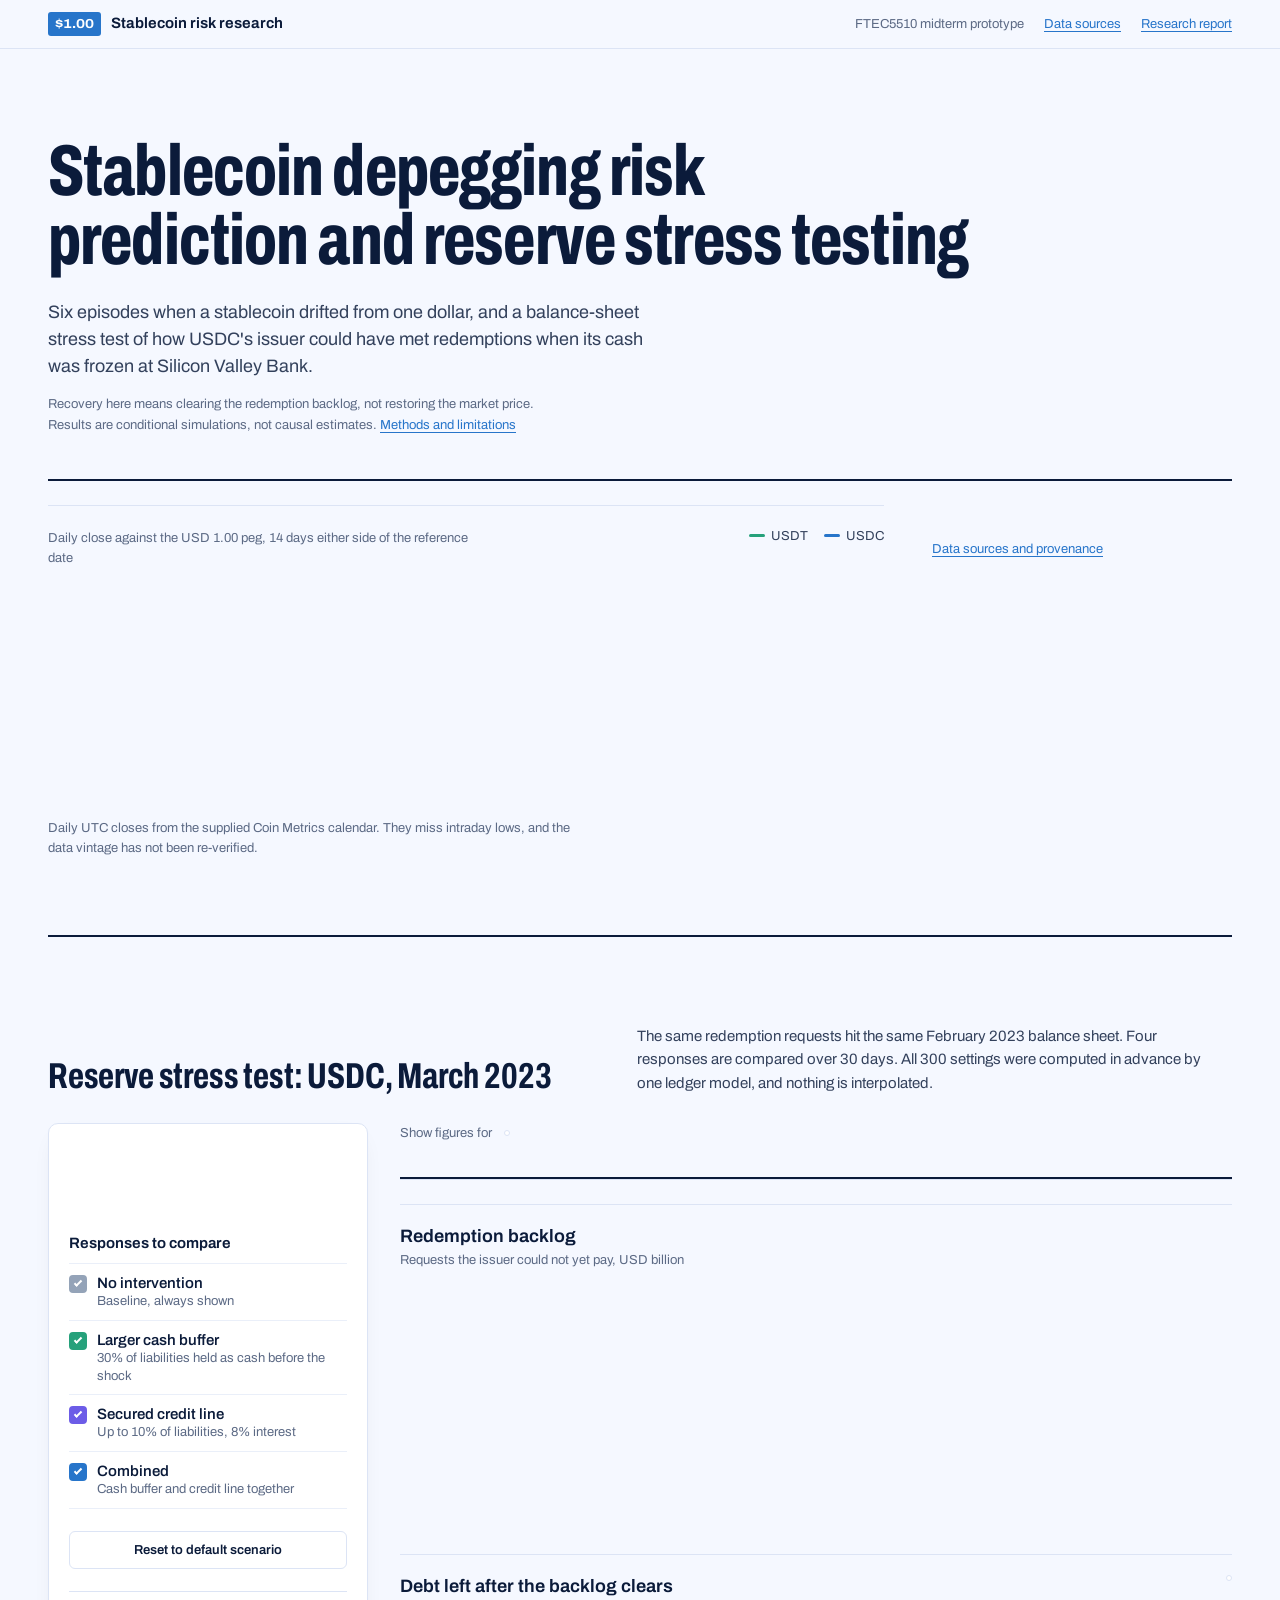
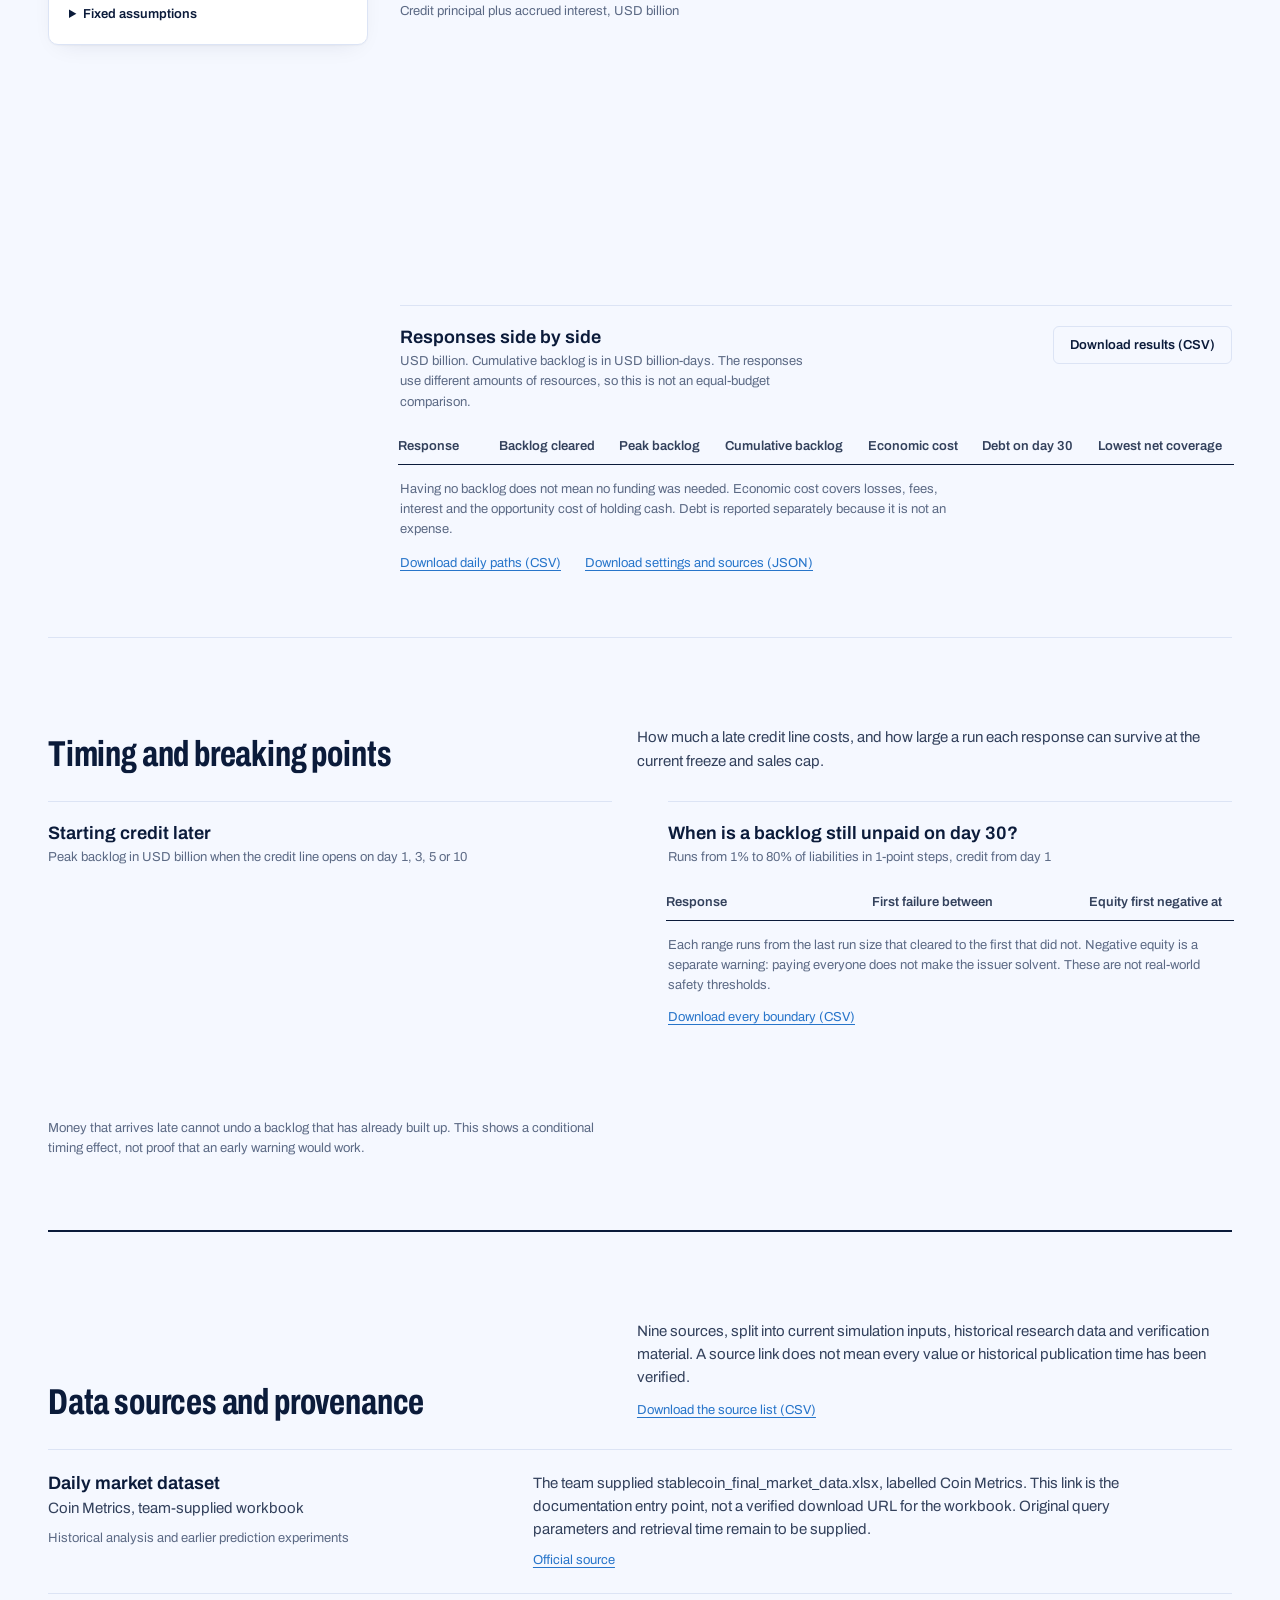
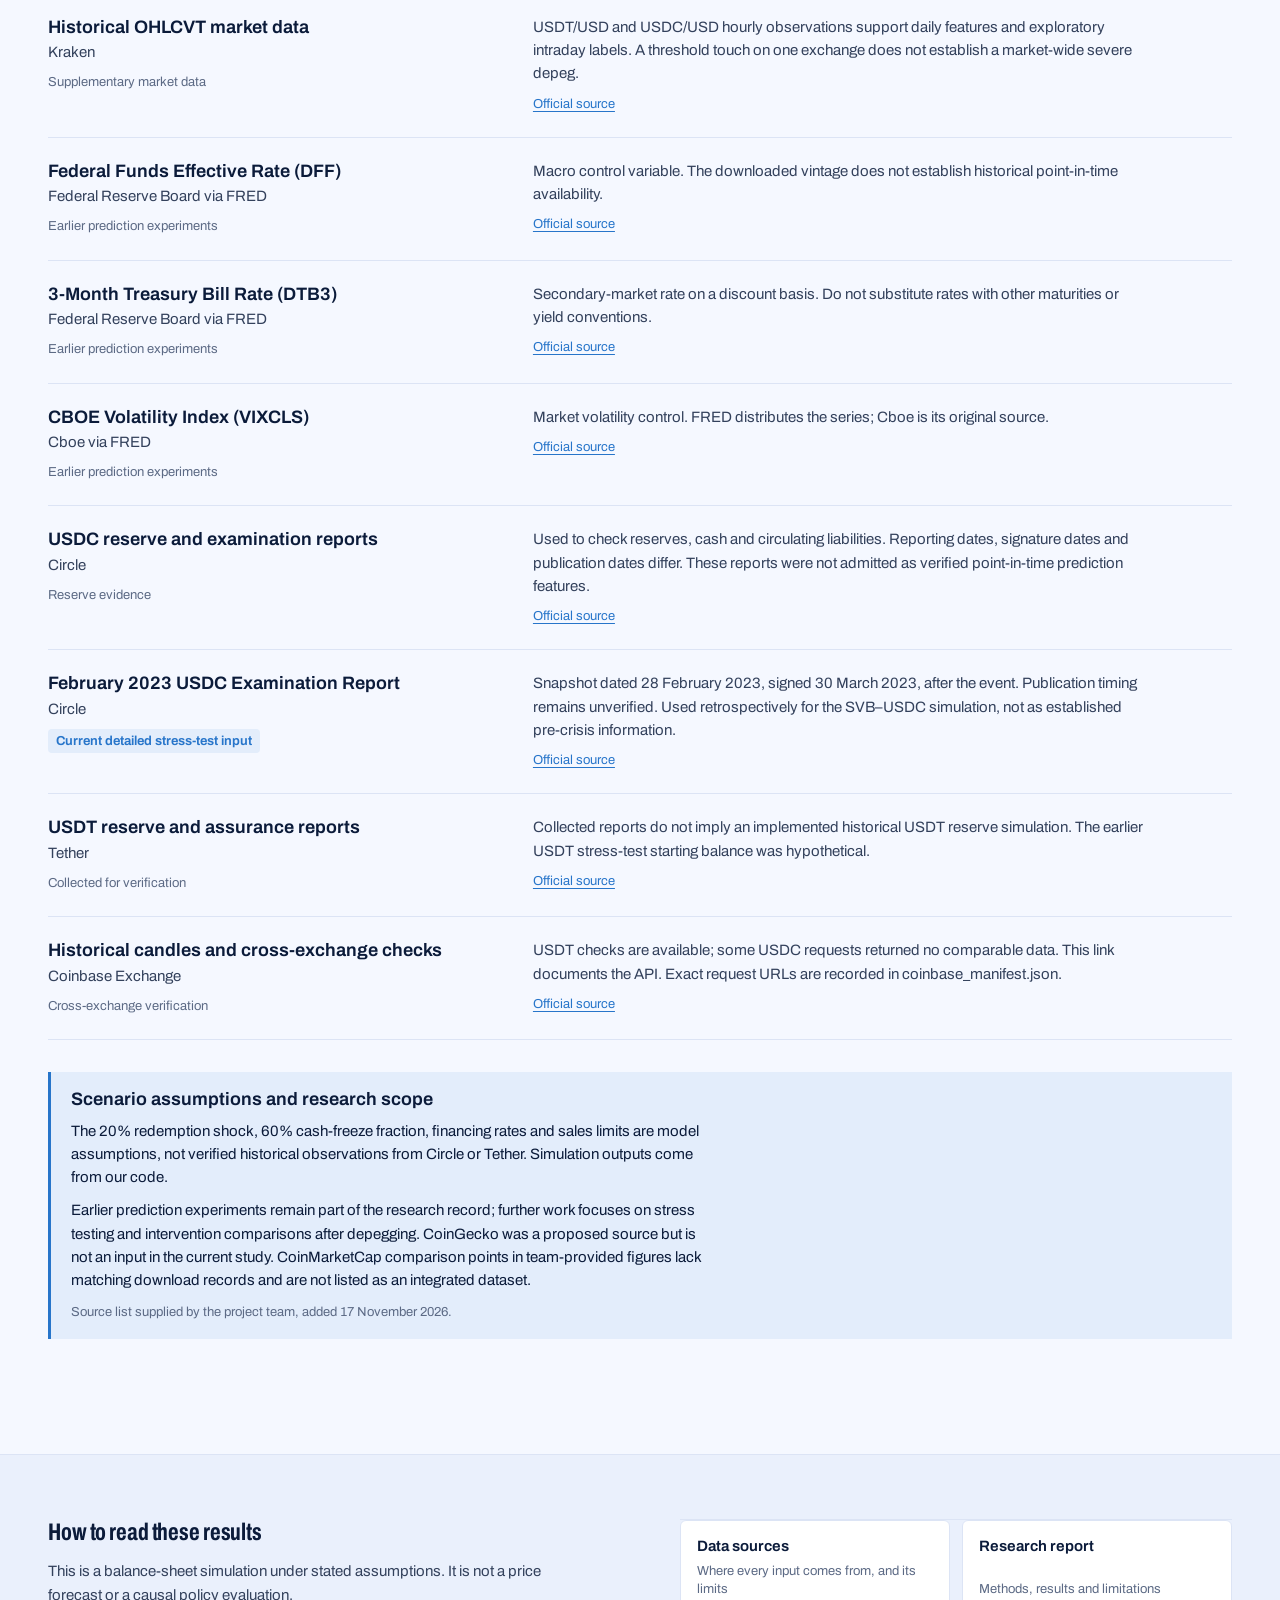
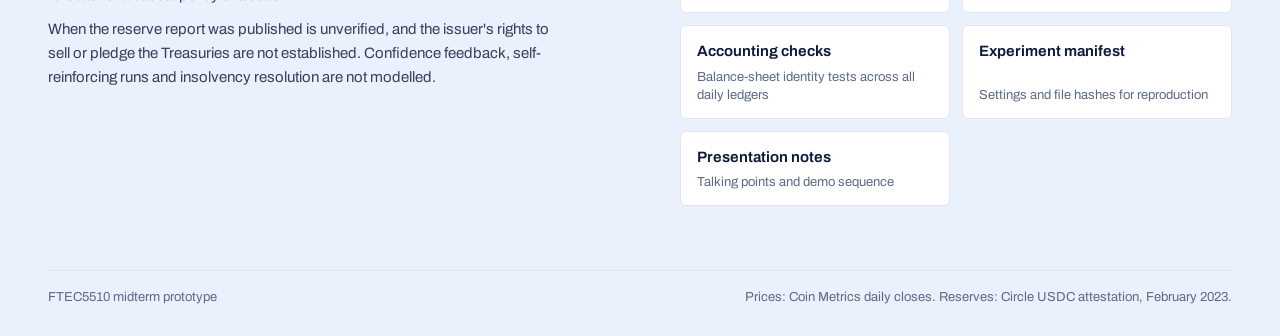
==== commit fe115bed: "Replace demo with redesigned layout and synchronized offline build" ====
--- a/midterm/midterm_web/index.html
+++ b/midterm/midterm_web/index.html
@@ -1,27 +1,363 @@
 <!doctype html>
 <html lang="en">
-<head><meta charset="utf-8"><meta name="viewport" content="width=device-width, initial-scale=1"><title>Stablecoin Depegging Risk Prediction and Reserve Stress Testing</title><link rel="stylesheet" href="style.css"><script defer src="data.js"></script><script defer src="app.js"></script></head>
+<head>
+  <meta charset="utf-8">
+  <meta name="viewport" content="width=device-width, initial-scale=1">
+  <title>Stablecoin Depegging Risk Prediction and Reserve Stress Testing</title>
+  <meta name="description" content="Historical stablecoin depegging windows and a conditional reserve stress test of USDC during the March 2023 SVB shock.">
+  <link rel="preconnect" href="https://fonts.googleapis.com">
+  <link rel="preconnect" href="https://fonts.gstatic.com" crossorigin>
+  <link rel="stylesheet" href="https://fonts.googleapis.com/css2?family=Archivo:wdth,wght@62..125,300..800&display=swap">
+  <link rel="stylesheet" href="style.css">
+  <script defer src="data.js"></script>
+  <script defer src="app.js"></script>
+</head>
 <body>
-<nav><a class="brand" href="index.html"><span class="brand-mark">S</span>Stablecoin Risk Research</a><a href="#data-sources" class="sources-nav">Data sources</a><span class="nav-tag">Midterm prototype</span><a href="report-en.html">Research report ↗</a></nav>
-<main>
-<header class="hero"><div><div class="eyebrow">FTEC5510 / ADVANCED FINANCIAL INFRASTRUCTURE</div><h1>Stablecoin Depegging Risk Prediction<br>and Reserve Stress Testing</h1><p>Midterm Prototype: Historical Events and Intervention Analysis.<br>Compare redemption resilience, costs, and funding obligations under consistent stress assumptions.</p></div><aside class="hero-note"><div class="small-cap">CURRENT SCOPE</div><strong>Historical events.<br>Reserve stress tests.</strong><p>Recovery means clearing redemption backlogs, not restoring the market price to its peg.</p><a href="report-en.html">Methods and limitations →</a></aside></header><div class="scope-banner"><strong>Proposal alignment</strong><p>This midterm prototype implements the reserve stress-testing stage. Prediction experiments remain exploratory; a validated forecast-to-intervention pipeline has not been established. A larger cash buffer is modelled as pre-shock reserve reallocation; a separate reserve-rebalancing policy is not yet implemented.</p></div>
-<section class="event-section"><div class="section-heading"><div><span class="step">01 / HISTORICAL CONTEXT</span><h2>Select a historical event</h2></div><span class="pill">Daily UTC · ±14 days</span></div><div id="events" class="event-grid" aria-label="Historical events"></div>
-<div class="history-layout"><article class="panel"><div class="chart-heading"><div><h3 id="event-title"></h3><p>Signed deviation from USD 1 (%) · Observed history</p></div><div class="legend"><span style="--swatch:#148276">USDT</span><span style="--swatch:#ce8337">USDC</span></div></div><div id="history-chart" class="chart" role="img" aria-label="Historical price deviations"></div><p class="caption">Source: the supplied complete price calendar, labelled Coin Metrics. These are daily observations, not intraday lows; the historical data vintage has not been independently reverified. The dashed line marks the reference event date.</p></article><aside class="panel evidence"><div class="small-cap">CASE EVIDENCE</div><h3 id="evidence-title"></h3><div id="evidence-body"></div><a href="#data-sources">Data provenance ↗</a></aside></div></section>
-<div id="history-only" class="notice" hidden>Only historical prices are shown for this event because a corresponding reserve snapshot is not available. The midterm simulation focuses on SVB and USDC; reserves from a different year are not substituted.<button id="back-svb" class="button">Explore the SVB case →</button></div>
-<section id="simulation"><div class="section-heading"><div><span class="step">02 / CONDITIONAL STRESS TESTS</span><h2>One shock. Alternative responses.</h2></div><span class="pill gold">Retrospective scenario analysis</span></div>
-<div class="lab-layout"><aside class="panel controls"><h3>Scenario settings</h3><p class="caption">Every selectable configuration is precomputed by the same Python model. Results update without interpolation.</p>
-<label for="redemption">Total redemptions / initial liabilities</label><select id="redemption"><option value="10">10%</option><option value="20" selected>20%</option><option value="30">30%</option><option value="40">40%</option><option value="50">50%</option></select>
-<label for="freeze">Cash freeze duration</label><select id="freeze"><option value="3">3 days</option><option value="10" selected>10 days</option><option value="20">20 days</option><option value="30">30 days</option><option value="45">45 days (beyond the horizon)</option></select>
-<label for="sale">Daily sales limit / initial Treasuries</label><select id="sale"><option value="0.1">0.1%</option><option value="1" selected>1%</option><option value="3">3%</option></select>
-<label for="activation">Credit activation day</label><select id="activation"><option value="1">Day 1</option><option value="3">Day 3</option><option value="5">Day 5</option><option value="10">Day 10</option></select>
-<fieldset><legend>Interventions to compare</legend><label class="check"><input type="checkbox" value="no_intervention" checked disabled>No intervention <small>Baseline</small></label><label class="check"><input type="checkbox" value="cash_buffer" checked>Larger cash buffer</label><label class="check"><input type="checkbox" value="credit_line" checked>Additional liquidity support</label><label class="check"><input type="checkbox" value="combined" checked>Combined intervention</label></fieldset>
-<button class="secondary" id="reset">Reset scenario</button><details><summary>Fixed parameters and assumptions</summary><p>60% of baseline net cash is frozen and released on freeze duration + 1. Market-value shock: 0%; liquidation haircut: 1%; horizon: 30 days. Requests arrive over five days with weights of 40/25/15/10/10%.</p><p>The prepositioned cash target is 30% of initial liabilities, prepared 30 days before the shock, with a 4% annual opportunity spread. Extra cash is assumed accessible outside the frozen channel.</p><p>Credit is capped at 10% of initial liabilities, with 8% annual interest, a 0.5% annual commitment fee, and collateral equal to 110% of principal. The facility is assumed precommitted. No repayment is modelled within the horizon; interest remains payable.</p><p>The sales cap uses original Treasury holdings. Only unpledged assets can be sold. The cash buffer is prepared before the shock, independently of credit activation.</p></details></aside>
-<div class="results-area"><div class="focus-line"><label for="focus">Focus intervention</label><select id="focus" aria-label="Focus intervention"></select><span id="scenario-caption"></span></div><div id="metrics" class="metric-grid" aria-live="polite"></div><div id="risk-note" class="notice warning" hidden></div>
-<article class="panel"><div class="chart-heading"><div><h3>Redemption backlog</h3><p>Unpaid requests · USD billion · Lower means less backlog</p></div><div id="strategy-legend" class="legend"></div></div><div id="queue-chart" class="chart" role="img" aria-label="Daily redemption backlog by intervention"></div></article>
-<article class="panel secondary-chart"><div class="chart-heading"><div><h3>What debt remains after recovery?</h3><p>Financing principal + accrued interest · USD billion</p></div><select id="secondary-metric" aria-label="Secondary metric"><option value="financing_debt">Financing debt</option><option value="free_cash">Available cash</option><option value="net_reserve_coverage">Net reserve coverage</option><option value="equity">Net equity</option></select></div><div id="secondary-chart" class="chart" role="img" aria-label="Debt and asset metrics by intervention"></div></article>
-<article class="panel"><div class="chart-heading"><div><h3>Intervention comparison</h3><p>Amounts: USD billion. Cumulative backlog: USD billion-days. No intervention is assumed to be universally optimal.</p></div><button class="secondary" id="export-results">Export results CSV ↓</button></div><div class="table-scroll"><table><thead><tr><th>Intervention</th><th>Backlog clearance</th><th>Peak backlog</th><th>Cumulative backlog</th><th>Economic cost</th><th>Ending debt</th><th>Min. net coverage</th></tr></thead><tbody id="comparison"></tbody></table></div><p class="caption">No backlog does not mean no funding is needed. Economic cost includes losses, fees, interest, and the opportunity cost of cash. Financing debt is not an expense. The combined strategy uses more resources; this is not an equal-budget comparison.</p><div class="actions"><button class="text-button" id="export-paths">Export daily paths</button><button class="text-button" id="export-config">Export configuration and sources</button></div></article></div></div>
-<div class="section-heading"><div><span class="step">03 / TIMING AND FAILURE BOUNDARIES</span><h2>When does timing matter, and when do interventions fail?</h2></div></div>
-<div class="experiment-grid"><article class="panel"><div class="chart-heading"><div><h3>Vary credit activation</h3><p>Current shock settings; compare activation on days 1, 3, 5, and 10</p></div></div><div id="timing-chart" class="chart" role="img" aria-label="Credit activation timing and peak backlog"></div><p class="caption">Y-axis: peak backlog (USD billion). The lines compare secured credit and the combined strategy; the x-axis is the credit activation day. This is a conditional timing comparison, not evidence of successful early warning.</p></article><article class="panel"><h3>When does a backlog remain on day 30?</h3><p class="caption">Current freeze duration and sales cap; credit starts on day 1. Redemptions range from 1% to 80% in one-percentage-point steps.</p><div class="table-scroll"><table><thead><tr><th>Intervention</th><th>First failure bracket</th><th>First negative equity</th></tr></thead><tbody id="boundaries"></tbody></table></div><p class="caption">The bracket spans the last tested clearance point and the first point with a remaining backlog. Negative equity is a separate warning: completing payments does not establish solvency. These are not real-world safety thresholds.</p><a href="results/failure_boundaries.csv">Download all boundaries ↓</a></article></div></section>
-<section id="data-sources" class="data-sources" aria-labelledby="sources-title"><div class="section-heading"><div><span class="step">03 / DATA AND EVIDENCE</span><h2 id="sources-title">Data sources and provenance</h2></div><a href="evidence/data-sources.csv" download>Download source list CSV ↓</a></div><p class="source-intro">Nine source entries distinguish current simulation inputs, historical research data and verification material. A source link does not establish that every value or historical publication time has been verified.</p><article class="source-entry"><div><h3>Daily market dataset</h3><p class="source-provider">Coin Metrics · team-supplied workbook</p><p class="source-use">Historical analysis and earlier prediction experiments</p></div><div><p>The team supplied stablecoin_final_market_data.xlsx, labelled Coin Metrics. This link is the documentation entry point, not a verified download URL for the workbook. Original query parameters and retrieval time remain to be supplied.</p><a href="https://docs.coinmetrics.io/" target="_blank" rel="noopener noreferrer">Open official source ↗</a></div></article><article class="source-entry"><div><h3>Historical OHLCVT market data</h3><p class="source-provider">Kraken</p><p class="source-use">Supplementary market data</p></div><div><p>USDT/USD and USDC/USD hourly observations support daily features and exploratory intraday labels. A threshold touch on one exchange does not establish a market-wide severe depeg.</p><a href="https://support.kraken.com/articles/360047124832-downloadable-historical-ohlcvt-open-high-low-close-volume-trades-data" target="_blank" rel="noopener noreferrer">Open official source ↗</a></div></article><article class="source-entry"><div><h3>Federal Funds Effective Rate · DFF</h3><p class="source-provider">Federal Reserve Board via FRED</p><p class="source-use">Earlier prediction experiments</p></div><div><p>Macro control variable. The downloaded vintage does not establish historical point-in-time availability.</p><a href="https://fred.stlouisfed.org/series/DFF" target="_blank" rel="noopener noreferrer">Open official source ↗</a></div></article><article class="source-entry"><div><h3>3-Month Treasury Bill Rate · DTB3</h3><p class="source-provider">Federal Reserve Board via FRED</p><p class="source-use">Earlier prediction experiments</p></div><div><p>Secondary-market rate on a discount basis. Do not substitute rates with other maturities or yield conventions.</p><a href="https://fred.stlouisfed.org/series/DTB3" target="_blank" rel="noopener noreferrer">Open official source ↗</a></div></article><article class="source-entry"><div><h3>CBOE Volatility Index · VIXCLS</h3><p class="source-provider">Cboe via FRED</p><p class="source-use">Earlier prediction experiments</p></div><div><p>Market volatility control. FRED distributes the series; Cboe is its original source.</p><a href="https://fred.stlouisfed.org/series/VIXCLS" target="_blank" rel="noopener noreferrer">Open official source ↗</a></div></article><article class="source-entry"><div><h3>USDC reserve and examination reports</h3><p class="source-provider">Circle</p><p class="source-use">Reserve evidence</p></div><div><p>Used to check reserves, cash and circulating liabilities. Reporting dates, signature dates and publication dates differ. These reports were not admitted as verified point-in-time prediction features.</p><a href="https://www.circle.com/transparency" target="_blank" rel="noopener noreferrer">Open official source ↗</a></div></article><article class="source-entry"><div><h3>February 2023 USDC Examination Report</h3><p class="source-provider">Circle</p><p class="source-use">Current detailed stress-test input</p></div><div><p>Snapshot dated 28 February 2023, signed 30 March 2023, after the event. Publication timing remains unverified. Used retrospectively for the SVB–USDC simulation, not as established pre-crisis information.</p><a href="https://6778953.fs1.hubspotusercontent-na1.net/hubfs/6778953/USDCAttestationReports/2023%20USDC_Circle%20Examination%20Report%20February%202023.pdf" target="_blank" rel="noopener noreferrer">Open official source ↗</a></div></article><article class="source-entry"><div><h3>USDT reserve and assurance reports</h3><p class="source-provider">Tether</p><p class="source-use">Collected for verification</p></div><div><p>Collected reports do not imply an implemented historical USDT reserve simulation. The earlier USDT stress-test starting balance was hypothetical.</p><a href="https://tether.to/en/transparency/" target="_blank" rel="noopener noreferrer">Open official source ↗</a></div></article><article class="source-entry"><div><h3>Historical candles and cross-exchange checks</h3><p class="source-provider">Coinbase Exchange</p><p class="source-use">Cross-exchange verification</p></div><div><p>USDT checks are available; some USDC requests returned no comparable data. This link documents the API. Exact request URLs are recorded in coinbase_manifest.json.</p><a href="https://docs.cdp.coinbase.com/api-reference/exchange-api/rest-api/products/get-product-candles" target="_blank" rel="noopener noreferrer">Open official source ↗</a></div></article><div class="source-assumptions"><h3>Scenario assumptions and research scope</h3><p>The 20% redemption shock, 60% cash-freeze fraction, financing rates and sales limits are model assumptions, not verified historical observations from Circle or Tether. Simulation outputs come from our code.</p><p>Earlier prediction experiments remain part of the research record. Further work focuses on stress testing and intervention comparisons after depegging. CoinGecko was a proposed source but is not an input in the current study. CoinMarketCap comparison points in team-provided figures lack matching download records and are not listed as an integrated dataset.</p><p class="caption">Source list supplied by the project team, added 17 November 2026. The February 2023 Circle report is the direct reserve input for the current detailed SVB–USDC simulation.</p></div></section>
-<footer><strong>Scope of interpretation</strong><p>This is a balance-sheet simulation under explicit assumptions, not causal policy evaluation or price prediction. Reserve publication timing is unverified, and direct liquidation or collateral rights are not established. Confidence feedback, endogenous runs, and insolvency resolution are not modelled. Observed prices and simulated paths are separate.</p><a href="#data-sources">Data sources</a> · <a href="report-en.html">Research report</a> · <a href="audit.json">Accounting checks</a> · <a href="manifest.json">Experiment manifest</a> · <a href="presentation-notes.txt">Presentation notes</a><p class="caption">Precomputed scenario results and configurations are included. For academic research and scenario analysis.</p></footer>
-</main></body></html>
+  <a class="skip" href="#simulation">Skip to the stress test</a>
+
+  <nav class="topbar">
+    <a class="brand" href="index.html"><span class="brand-peg" aria-hidden="true">$1.00</span>Stablecoin risk research</a>
+    <div class="topbar-links">
+      <span class="course">FTEC5510 midterm prototype</span>
+      <a href="#data-sources">Data sources</a>
+      <a href="report-en.html">Research report</a>
+    </div>
+  </nav>
+
+  <main>
+    <header class="hero">
+      <h1>Stablecoin depegging risk prediction and reserve stress testing</h1>
+      <p class="lead">Six episodes when a stablecoin drifted from one dollar, and a balance-sheet stress test of how USDC's issuer could have met redemptions when its cash was frozen at Silicon Valley Bank.</p>
+      <p class="scope">Recovery here means clearing the redemption backlog, not restoring the market price. Results are conditional simulations, not causal estimates. <a href="report-en.html">Methods and limitations</a></p>
+    </header>
+
+    <section class="history" aria-labelledby="history-heading">
+      <h2 id="history-heading" class="visually-hidden">Historical event windows</h2>
+      <ol id="events" class="timeline" aria-label="Historical events, in date order"></ol>
+
+      <div class="history-layout">
+        <figure class="sheet peg-sheet">
+          <figcaption class="chart-head">
+            <div>
+              <h3 id="event-title"></h3>
+              <p>Daily close against the USD 1.00 peg, 14 days either side of the reference date</p>
+            </div>
+            <ul class="legend" aria-label="Coins">
+              <li style="--swatch:var(--usdt)">USDT</li>
+              <li style="--swatch:var(--usdc)">USDC</li>
+            </ul>
+          </figcaption>
+          <div id="history-chart" class="chart chart-tall" role="img" aria-label="Daily stablecoin prices around the selected event"></div>
+          <p class="note">Daily UTC closes from the supplied Coin Metrics calendar. They miss intraday lows, and the data vintage has not been re-verified.</p>
+        </figure>
+
+        <aside class="evidence">
+          <h3 id="evidence-title"></h3>
+          <div id="evidence-body"></div>
+          <a href="#data-sources">Data sources and provenance</a>
+        </aside>
+      </div>
+
+      <div id="history-only" class="callout" hidden>
+        <p>There is no reserve snapshot for this episode, so only market prices are shown. The stress test uses the February 2023 USDC reserves and does not reuse them for other years.</p>
+        <button id="back-svb" class="btn" type="button">Open the SVB and USDC stress test</button>
+      </div>
+    </section>
+
+    <section id="simulation" class="lab" aria-labelledby="lab-heading">
+      <header class="section-head">
+        <h2 id="lab-heading">Reserve stress test: USDC, March 2023</h2>
+        <p>The same redemption requests hit the same February 2023 balance sheet. Four responses are compared over 30 days. All 300 settings were computed in advance by one ledger model, and nothing is interpolated.</p>
+      </header>
+
+      <div class="lab-layout">
+        <form class="controls" id="controls" aria-label="Scenario settings" onsubmit="return false">
+          <div class="control" id="ctl-redemption"></div>
+          <div class="control" id="ctl-freeze"></div>
+          <div class="control" id="ctl-sale"></div>
+          <div class="control" id="ctl-activation"></div>
+
+          <fieldset class="control strategies">
+            <legend>Responses to compare</legend>
+            <label class="check" style="--swatch:var(--s-none)">
+              <input type="checkbox" value="no_intervention" checked disabled>
+              <span>No intervention <small>Baseline, always shown</small></span>
+            </label>
+            <label class="check" style="--swatch:var(--s-cash)">
+              <input type="checkbox" value="cash_buffer" checked>
+              <span>Larger cash buffer <small>30% of liabilities held as cash before the shock</small></span>
+            </label>
+            <label class="check" style="--swatch:var(--s-credit)">
+              <input type="checkbox" value="credit_line" checked>
+              <span>Secured credit line <small>Up to 10% of liabilities, 8% interest</small></span>
+            </label>
+            <label class="check" style="--swatch:var(--s-combined)">
+              <input type="checkbox" value="combined" checked>
+              <span>Combined <small>Cash buffer and credit line together</small></span>
+            </label>
+          </fieldset>
+
+          <button class="btn btn-quiet" id="reset" type="button">Reset to default scenario</button>
+
+          <details class="assumptions">
+            <summary>Fixed assumptions</summary>
+            <p>60% of baseline net cash is frozen and released the day after the freeze ends. No Treasury price shock, a 1% liquidation haircut, and a 30-day horizon. Requests arrive over five days, weighted 40, 25, 15, 10 and 10%.</p>
+            <p>The cash buffer targets 30% of initial liabilities, is built 30 days before the shock at a 4% annual opportunity spread, and sits outside the frozen bank.</p>
+            <p>Credit is capped at 10% of initial liabilities, costs 8% a year plus a 0.5% commitment fee, and needs collateral worth 110% of principal. Nothing is repaid within the horizon.</p>
+            <p>The sales cap applies to original Treasury holdings, and only unpledged Treasuries can be sold.</p>
+          </details>
+        </form>
+
+        <div class="results">
+          <div class="focus-bar">
+            <div class="focus-pick">
+              <span id="focus-label">Show figures for</span>
+              <div id="focus" class="seg seg-small" role="radiogroup" aria-labelledby="focus-label"></div>
+            </div>
+            <p id="scenario-caption" class="scenario"></p>
+          </div>
+
+          <dl id="metrics" class="ledger" aria-live="polite"></dl>
+          <div id="risk-note" class="callout callout-red" role="status" hidden></div>
+
+          <figure class="sheet">
+            <figcaption class="chart-head">
+              <div>
+                <h3>Redemption backlog</h3>
+                <p>Requests the issuer could not yet pay, USD billion</p>
+              </div>
+              <ul id="strategy-legend" class="legend" aria-label="Responses"></ul>
+            </figcaption>
+            <div id="queue-chart" class="chart" role="img" aria-label="Daily redemption backlog by response"></div>
+          </figure>
+
+          <figure class="sheet secondary-chart">
+            <figcaption class="chart-head">
+              <div>
+                <h3 id="secondary-title">Debt left after the backlog clears</h3>
+                <p id="secondary-sub">Credit principal plus accrued interest, USD billion</p>
+              </div>
+              <div id="secondary-metric" class="seg seg-small" role="radiogroup" aria-label="Measure to plot"></div>
+            </figcaption>
+            <div id="secondary-chart" class="chart" role="img" aria-label="Balance-sheet measure by response"></div>
+          </figure>
+
+          <section class="sheet" aria-labelledby="compare-heading">
+            <div class="chart-head">
+              <div>
+                <h3 id="compare-heading">Responses side by side</h3>
+                <p>USD billion. Cumulative backlog is in USD billion-days. The responses use different amounts of resources, so this is not an equal-budget comparison.</p>
+              </div>
+              <button class="btn btn-quiet" id="export-results" type="button">Download results (CSV)</button>
+            </div>
+            <div class="table-scroll">
+              <table class="num-table">
+                <thead>
+                  <tr>
+                    <th scope="col">Response</th>
+                    <th scope="col">Backlog cleared</th>
+                    <th scope="col">Peak backlog</th>
+                    <th scope="col">Cumulative backlog</th>
+                    <th scope="col">Economic cost</th>
+                    <th scope="col">Debt on day 30</th>
+                    <th scope="col">Lowest net coverage</th>
+                  </tr>
+                </thead>
+                <tbody id="comparison"></tbody>
+              </table>
+            </div>
+            <p class="note">Having no backlog does not mean no funding was needed. Economic cost covers losses, fees, interest and the opportunity cost of holding cash. Debt is reported separately because it is not an expense.</p>
+            <div class="actions">
+              <button class="link-btn" id="export-paths" type="button">Download daily paths (CSV)</button>
+              <button class="link-btn" id="export-config" type="button">Download settings and sources (JSON)</button>
+            </div>
+          </section>
+        </div>
+      </div>
+
+      <header class="section-head">
+        <h2>Timing and breaking points</h2>
+        <p>How much a late credit line costs, and how large a run each response can survive at the current freeze and sales cap.</p>
+      </header>
+
+      <div class="experiment-grid">
+        <figure class="sheet">
+          <figcaption class="chart-head">
+            <div>
+              <h3>Starting credit later</h3>
+              <p>Peak backlog in USD billion when the credit line opens on day 1, 3, 5 or 10</p>
+            </div>
+          </figcaption>
+          <div id="timing-chart" class="chart" role="img" aria-label="Peak backlog by credit start day"></div>
+          <p class="note">Money that arrives late cannot undo a backlog that has already built up. This shows a conditional timing effect, not proof that an early warning would work.</p>
+        </figure>
+
+        <section class="sheet" aria-labelledby="boundary-heading">
+          <div class="chart-head">
+            <div>
+              <h3 id="boundary-heading">When is a backlog still unpaid on day 30?</h3>
+              <p>Runs from 1% to 80% of liabilities in 1-point steps, credit from day 1</p>
+            </div>
+          </div>
+          <div class="table-scroll">
+            <table class="num-table">
+              <thead>
+                <tr>
+                  <th scope="col">Response</th>
+                  <th scope="col">First failure between</th>
+                  <th scope="col">Equity first negative at</th>
+                </tr>
+              </thead>
+              <tbody id="boundaries"></tbody>
+            </table>
+          </div>
+          <p class="note">Each range runs from the last run size that cleared to the first that did not. Negative equity is a separate warning: paying everyone does not make the issuer solvent. These are not real-world safety thresholds.</p>
+          <a href="results/failure_boundaries.csv">Download every boundary (CSV)</a>
+        </section>
+      </div>
+    </section>
+
+    <section id="data-sources" class="sources" aria-labelledby="sources-heading">
+      <header class="section-head">
+        <h2 id="sources-heading">Data sources and provenance</h2>
+        <div>
+          <p>Nine sources, split into current simulation inputs, historical research data and verification material. A source link does not mean every value or historical publication time has been verified.</p>
+          <a class="sources-download" href="evidence/data-sources.csv" download>Download the source list (CSV)</a>
+        </div>
+      </header>
+
+      <ol class="source-list">
+        <li class="source">
+          <div class="source-meta">
+            <h3>Daily market dataset</h3>
+            <p class="source-provider">Coin Metrics, team-supplied workbook</p>
+            <p class="source-use">Historical analysis and earlier prediction experiments</p>
+          </div>
+          <div class="source-body">
+            <p>The team supplied stablecoin_final_market_data.xlsx, labelled Coin Metrics. This link is the documentation entry point, not a verified download URL for the workbook. Original query parameters and retrieval time remain to be supplied.</p>
+            <a href="https://docs.coinmetrics.io/" target="_blank" rel="noopener noreferrer">Official source<span class="visually-hidden"> for Daily market dataset (opens in a new tab)</span></a>
+          </div>
+        </li>
+        <li class="source">
+          <div class="source-meta">
+            <h3>Historical OHLCVT market data</h3>
+            <p class="source-provider">Kraken</p>
+            <p class="source-use">Supplementary market data</p>
+          </div>
+          <div class="source-body">
+            <p>USDT/USD and USDC/USD hourly observations support daily features and exploratory intraday labels. A threshold touch on one exchange does not establish a market-wide severe depeg.</p>
+            <a href="https://support.kraken.com/articles/360047124832-downloadable-historical-ohlcvt-open-high-low-close-volume-trades-data" target="_blank" rel="noopener noreferrer">Official source<span class="visually-hidden"> for Historical OHLCVT market data (opens in a new tab)</span></a>
+          </div>
+        </li>
+        <li class="source">
+          <div class="source-meta">
+            <h3>Federal Funds Effective Rate (DFF)</h3>
+            <p class="source-provider">Federal Reserve Board via FRED</p>
+            <p class="source-use">Earlier prediction experiments</p>
+          </div>
+          <div class="source-body">
+            <p>Macro control variable. The downloaded vintage does not establish historical point-in-time availability.</p>
+            <a href="https://fred.stlouisfed.org/series/DFF" target="_blank" rel="noopener noreferrer">Official source<span class="visually-hidden"> for Federal Funds Effective Rate (DFF) (opens in a new tab)</span></a>
+          </div>
+        </li>
+        <li class="source">
+          <div class="source-meta">
+            <h3>3-Month Treasury Bill Rate (DTB3)</h3>
+            <p class="source-provider">Federal Reserve Board via FRED</p>
+            <p class="source-use">Earlier prediction experiments</p>
+          </div>
+          <div class="source-body">
+            <p>Secondary-market rate on a discount basis. Do not substitute rates with other maturities or yield conventions.</p>
+            <a href="https://fred.stlouisfed.org/series/DTB3" target="_blank" rel="noopener noreferrer">Official source<span class="visually-hidden"> for 3-Month Treasury Bill Rate (DTB3) (opens in a new tab)</span></a>
+          </div>
+        </li>
+        <li class="source">
+          <div class="source-meta">
+            <h3>CBOE Volatility Index (VIXCLS)</h3>
+            <p class="source-provider">Cboe via FRED</p>
+            <p class="source-use">Earlier prediction experiments</p>
+          </div>
+          <div class="source-body">
+            <p>Market volatility control. FRED distributes the series; Cboe is its original source.</p>
+            <a href="https://fred.stlouisfed.org/series/VIXCLS" target="_blank" rel="noopener noreferrer">Official source<span class="visually-hidden"> for CBOE Volatility Index (VIXCLS) (opens in a new tab)</span></a>
+          </div>
+        </li>
+        <li class="source">
+          <div class="source-meta">
+            <h3>USDC reserve and examination reports</h3>
+            <p class="source-provider">Circle</p>
+            <p class="source-use">Reserve evidence</p>
+          </div>
+          <div class="source-body">
+            <p>Used to check reserves, cash and circulating liabilities. Reporting dates, signature dates and publication dates differ. These reports were not admitted as verified point-in-time prediction features.</p>
+            <a href="https://www.circle.com/transparency" target="_blank" rel="noopener noreferrer">Official source<span class="visually-hidden"> for USDC reserve and examination reports (opens in a new tab)</span></a>
+          </div>
+        </li>
+        <li class="source is-input">
+          <div class="source-meta">
+            <h3>February 2023 USDC Examination Report</h3>
+            <p class="source-provider">Circle</p>
+            <p class="source-use">Current detailed stress-test input</p>
+          </div>
+          <div class="source-body">
+            <p>Snapshot dated 28 February 2023, signed 30 March 2023, after the event. Publication timing remains unverified. Used retrospectively for the SVB–USDC simulation, not as established pre-crisis information.</p>
+            <a href="https://6778953.fs1.hubspotusercontent-na1.net/hubfs/6778953/USDCAttestationReports/2023%20USDC_Circle%20Examination%20Report%20February%202023.pdf" target="_blank" rel="noopener noreferrer">Official source<span class="visually-hidden"> for February 2023 USDC Examination Report (opens in a new tab)</span></a>
+          </div>
+        </li>
+        <li class="source">
+          <div class="source-meta">
+            <h3>USDT reserve and assurance reports</h3>
+            <p class="source-provider">Tether</p>
+            <p class="source-use">Collected for verification</p>
+          </div>
+          <div class="source-body">
+            <p>Collected reports do not imply an implemented historical USDT reserve simulation. The earlier USDT stress-test starting balance was hypothetical.</p>
+            <a href="https://tether.to/en/transparency/" target="_blank" rel="noopener noreferrer">Official source<span class="visually-hidden"> for USDT reserve and assurance reports (opens in a new tab)</span></a>
+          </div>
+        </li>
+        <li class="source">
+          <div class="source-meta">
+            <h3>Historical candles and cross-exchange checks</h3>
+            <p class="source-provider">Coinbase Exchange</p>
+            <p class="source-use">Cross-exchange verification</p>
+          </div>
+          <div class="source-body">
+            <p>USDT checks are available; some USDC requests returned no comparable data. This link documents the API. Exact request URLs are recorded in coinbase_manifest.json.</p>
+            <a href="https://docs.cdp.coinbase.com/api-reference/exchange-api/rest-api/products/get-product-candles" target="_blank" rel="noopener noreferrer">Official source<span class="visually-hidden"> for Historical candles and cross-exchange checks (opens in a new tab)</span></a>
+          </div>
+        </li>
+      </ol>
+
+      <div class="callout source-scope">
+        <div>
+          <h3>Scenario assumptions and research scope</h3>
+          <p>The 20% redemption shock, 60% cash-freeze fraction, financing rates and sales limits are model assumptions, not verified historical observations from Circle or Tether. Simulation outputs come from our code.</p>
+          <p>Earlier prediction experiments remain part of the research record; further work focuses on stress testing and intervention comparisons after depegging. CoinGecko was a proposed source but is not an input in the current study. CoinMarketCap comparison points in team-provided figures lack matching download records and are not listed as an integrated dataset.</p>
+          <p class="source-note">Source list supplied by the project team, added 17 November 2026.</p>
+        </div>
+      </div>
+    </section>
+  </main>
+
+  <footer class="footer">
+    <div class="footer-inner">
+      <div class="footer-note">
+        <h2>How to read these results</h2>
+        <p>This is a balance-sheet simulation under stated assumptions. It is not a price forecast or a causal policy evaluation.</p>
+        <p>When the reserve report was published is unverified, and the issuer's rights to sell or pledge the Treasuries are not established. Confidence feedback, self-reinforcing runs and insolvency resolution are not modelled.</p>
+      </div>
+      <ul class="footer-files" aria-label="Project files">
+        <li><a href="#data-sources">Data sources</a><span>Where every input comes from, and its limits</span></li>
+        <li><a href="report-en.html">Research report</a><span>Methods, results and limitations</span></li>
+        <li><a href="audit.json">Accounting checks</a><span>Balance-sheet identity tests across all daily ledgers</span></li>
+        <li><a href="manifest.json">Experiment manifest</a><span>Settings and file hashes for reproduction</span></li>
+        <li><a href="presentation-notes.txt">Presentation notes</a><span>Talking points and demo sequence</span></li>
+      </ul>
+    </div>
+    <div class="footer-base">
+      <span>FTEC5510 midterm prototype</span>
+      <span>Prices: Coin Metrics daily closes. Reserves: Circle USDC attestation, February 2023.</span>
+    </div>
+  </footer>
+</body>
+</html>
--- a/midterm/midterm_web/style.css
+++ b/midterm/midterm_web/style.css
@@ -1,11 +1,931 @@
 @charset "UTF-8";
-:root{--ink:#192f3c;--muted:#63747c;--teal:#148276;--cream:#f6f5ef;--line:#dde3df;--gold:#ce8337;--navy:#112f3e}*{box-sizing:border-box}body{margin:0;background:var(--cream);color:var(--ink);font:15px/1.65 -apple-system,BlinkMacSystemFont,"PingFang SC","Microsoft YaHei",sans-serif}a{color:var(--teal);text-underline-offset:4px}button,select{font:inherit}button,a,select,input,summary{-webkit-tap-highlight-color:transparent}button{cursor:pointer}button:focus-visible,select:focus-visible,a:focus-visible,summary:focus-visible{outline:3px solid #e5ac54;outline-offset:3px}nav{height:78px;padding:0 5vw;display:flex;align-items:center;gap:24px;border-bottom:1px solid var(--line);background:#fffdf8}nav>a:last-child{margin-left:auto;font-size:13px;text-decoration:none}.brand{display:flex;align-items:center;gap:12px;text-decoration:none;color:var(--ink);font-weight:750;font-size:17px}.brand-mark{display:grid;place-items:center;width:32px;height:35px;color:white;background:var(--teal);border-radius:8px 8px 8px 0;font-family:Georgia,serif;font-size:24px}.nav-tag{font-size:12px;color:var(--muted)}main{max-width:1440px;margin:auto;padding:0 5vw}.hero{padding:64px 0 48px;display:grid;grid-template-columns:1fr 290px;gap:60px;align-items:center}.eyebrow,.small-cap{font-size:11px;letter-spacing:2px;font-weight:700;color:var(--teal)}h1{font-size:clamp(30px,3.7vw,51px);font-weight:680;line-height:1.3;letter-spacing:-1.5px;margin:16px 0 20px}h2{font-size:25px;line-height:1.35;margin:9px 0}h3{font-size:17px;margin:0 0 6px;line-height:1.5}p{margin:8px 0 14px}.hero p{color:var(--muted);font-size:16px}.hero-note{border-left:1px solid #cbd4cf;padding:12px 0 12px 32px}.hero-note strong{display:block;font-size:23px;line-height:1.5;margin:12px 0}.hero-note p,.hero-note a{font-size:13px}.section-heading{display:flex;justify-content:space-between;align-items:center;gap:16px;margin:30px 0 20px}.step{font-size:11px;letter-spacing:1.4px;font-weight:700;color:var(--teal)}.pill{display:inline-block;padding:5px 12px;border-radius:30px;background:#e8eeea;color:#41645b;font-size:11px;white-space:nowrap}.pill.gold{background:#f3e9d7;color:#896226}.event-grid{display:grid;grid-template-columns:repeat(6,1fr);gap:9px;margin-bottom:20px}.event-button{border:1px solid var(--line);padding:14px 12px;text-align:left;background:#fffdf8;border-radius:9px;min-height:94px;color:var(--ink);transition:.15s}.event-button:hover{border-color:var(--teal);transform:translateY(-2px)}.event-button small{display:block;font-size:10px;color:var(--muted);margin-top:9px}.event-button strong{font-size:12px;line-height:1.45;display:block}.event-button.active{background:var(--navy);border-color:var(--navy);color:white}.event-button.active small{color:#a9c7c7}.history-layout{display:grid;grid-template-columns:1fr 300px;gap:20px}.panel{background:#fffefb;border:1px solid var(--line);border-radius:13px;padding:24px;min-width:0}.chart-heading{display:flex;justify-content:space-between;align-items:flex-start;gap:20px}.chart-heading p{color:var(--muted);font-size:12px;margin:2px 0 10px}.chart{width:100%;min-width:0}.chart svg{width:100%;height:auto;display:block}.legend{display:flex;flex-wrap:wrap;gap:8px 12px;font-size:10px;color:var(--muted);padding-top:5px}.legend span{white-space:nowrap}.legend span:before{content:"";display:inline-block;background:var(--swatch);width:13px;height:3px;vertical-align:middle;margin-right:5px}.caption{font-size:11px;color:var(--muted);line-height:1.7}.evidence{background:#eaf0eb}.evidence h3{font-size:20px;margin-top:16px}.evidence p{font-size:12px}.evidence dl{margin:20px 0}.evidence dt{font-size:11px;color:var(--muted)}.evidence dd{margin:0 0 10px;font-size:19px;font-variant-numeric:tabular-nums}.evidence a{font-size:12px}.lab-layout{display:grid;grid-template-columns:260px 1fr;gap:24px;align-items:start}.controls{position:sticky;top:16px;padding:22px}.controls>label{display:block;font-size:12px;font-weight:600;margin-top:20px}select{border:1px solid #cdd8d2;background:#fffefb;color:var(--ink);border-radius:6px;padding:9px 10px;font-size:12px;max-width:100%}.controls>select{width:100%;margin-top:6px}.controls fieldset{border:0;border-top:1px solid var(--line);padding:18px 0 0;margin:24px 0 18px}.controls legend{font-size:12px;padding-right:8px}.check{font-size:12px;display:flex;align-items:center;gap:7px;padding:6px 0}.check small{color:var(--muted);font-size:9px;margin-left:auto}input{accent-color:var(--teal)}.secondary,.button{border:1px solid #cdd8d2;border-radius:7px;padding:9px 13px;background:transparent;color:var(--ink);font-size:12px;text-decoration:none;display:inline-block}.secondary:hover{background:#eaf0eb}.controls .secondary{width:100%}.button{background:var(--teal);color:white;border-color:var(--teal)}details{border-top:1px solid var(--line);margin-top:22px;padding-top:15px;font-size:11px;color:var(--muted)}summary{cursor:pointer;color:var(--ink)}details p{margin:12px 0}.results-area{display:grid;gap:18px;min-width:0}.focus-line{display:flex;align-items:center;gap:12px;flex-wrap:wrap;font-size:11px}.focus-line>span{color:var(--muted);margin-left:auto}.focus-line select{font-weight:600;padding:6px 9px}.metric-grid{display:grid;grid-template-columns:repeat(4,1fr);gap:12px}.metric{background:#edf2ed;border-radius:9px;padding:18px 15px;min-height:115px}.metric:first-child{background:var(--navy);color:white}.metric .label{font-size:11px;opacity:.8}.metric .number{font-size:27px;line-height:1.4;letter-spacing:-.7px;margin-top:10px;font-weight:650;font-variant-numeric:tabular-nums}.metric .unit{font-size:10px;opacity:.7;margin-top:4px}.table-scroll{overflow-x:auto}table{width:100%;border-collapse:collapse;font-size:11px;white-space:nowrap}th{text-align:left;color:var(--muted);font-weight:500;padding:13px 10px;border-bottom:1px solid #aabcb2}td{padding:15px 10px;border-bottom:1px solid var(--line);font-variant-numeric:tabular-nums}tr.focus td{background:#eff4ee}.actions{display:flex;gap:20px}.text-button{padding:0;background:none;border:0;font-size:11px;color:var(--teal);text-decoration:underline;text-underline-offset:4px}.notice{padding:18px 22px;background:#e9eee4;border-left:3px solid var(--teal);border-radius:3px;margin:18px 0;font-size:13px}.notice .button{margin:10px 0 0 15px}.warning{background:#fcf0df;border-color:var(--gold);font-size:12px;margin:0}.experiment-grid{display:grid;grid-template-columns:1fr 1fr;gap:22px}.experiment-grid a{font-size:11px}footer{padding:35px 0 45px;border-top:1px solid var(--line);margin-top:50px;font-size:12px;color:var(--muted)}footer strong{color:var(--ink)}footer p{max-width:950px}.report main{max-width:1120px}.report header{padding:60px 0 30px}.report h1{font-size:43px}.report section{background:white;border:1px solid var(--line);padding:30px;margin:25px 0;border-radius:12px}.report section>h2{font-size:23px;margin-bottom:22px}.report section img{max-width:100%;height:auto;margin:20px 0}.report table{font-size:12px}.report p{line-height:1.9}.report .table-scroll{margin:20px 0}[hidden]{display:none!important}
-@media(max-width:1100px){main{padding:0 3vw}.history-layout{grid-template-columns:1fr 250px}.lab-layout{grid-template-columns:225px 1fr;gap:16px}.panel{padding:18px}.metric-grid{gap:8px}.metric{padding:14px 10px}.metric .number{font-size:23px}.event-grid{grid-template-columns:repeat(3,1fr)}.event-button{min-height:74px}.chart-heading{flex-wrap:wrap;gap:6px}}
-@media(max-width:760px){nav{height:65px;padding:0 5vw}.nav-tag{display:none}.brand{font-size:14px}main{padding:0 5vw}.hero{padding:34px 0;grid-template-columns:1fr;gap:20px}.hero-note{border-left:0;border-top:1px solid var(--line);padding:18px 0;display:none}.hero p{font-size:14px}.section-heading{align-items:flex-start}.section-heading .pill{font-size:9px}.event-grid{grid-template-columns:repeat(2,1fr)}.history-layout,.lab-layout,.experiment-grid{grid-template-columns:1fr}.controls{position:static}.controls>label{margin-top:12px}.controls fieldset{margin-top:18px}.metric-grid{grid-template-columns:repeat(2,1fr)}.focus-line>span{margin-left:0;width:100%}.panel{padding:18px 14px}.chart-heading .legend{margin-bottom:8px}h2{font-size:22px}.report section{padding:20px 16px}.report h1{font-size:32px}}
-@media print{body{background:white}nav,.controls,.actions,.button,button{display:none!important}main{max-width:none;padding:0}.hero{padding:15px 0}.panel,.report section{break-inside:avoid;border:0;padding:12px 0}.lab-layout{display:block}.report section{margin:10px 0}.report h1{font-size:30px}.report img{max-height:350px;object-fit:contain}.table-scroll{overflow:visible}a{color:inherit}footer{margin-top:15px}}
-/* English project title and longer intervention labels. */
-.hero h1{font-size:clamp(28px,3.15vw,43px);line-height:1.2;letter-spacing:-1px}.scope-banner{padding:16px 22px;background:#e9eee7;border-left:3px solid var(--teal);font-size:12px;margin-bottom:25px}.scope-banner p{margin:5px 0 0;color:var(--muted)}.metric .number{font-size:25px}.metric .label{min-height:18px}.check{align-items:flex-start}.check input{flex-shrink:0;margin-top:5px}.check small{white-space:nowrap}.event-button strong{font-size:11px}.legend{max-width:320px}.report .hero-title{font-size:36px}.hero-note strong{font-size:21px}.report th{white-space:normal}.event-button{min-height:110px}
-@media(max-width:760px){.hero h1{font-size:30px}.scope-banner{font-size:11px}.event-button{min-height:85px}.metric .number{font-size:23px}}
-
-/* Source catalogue */
-.data-sources{padding:56px 0;scroll-margin-top:24px}.source-intro{max-width:920px;color:var(--muted)}.source-entry{display:grid;grid-template-columns:minmax(240px,1fr) minmax(0,2fr);gap:36px;padding:24px 0;border-top:1px solid var(--line)}.source-entry h3{margin:0 0 6px;font-size:20px}.source-entry p{margin:0 0 10px}.source-provider{color:var(--muted)}.source-use{font-size:13px;font-weight:700;color:var(--teal)}.source-entry a{overflow-wrap:anywhere}.source-assumptions{margin-top:24px;padding:24px;border-left:4px solid var(--gold);background:#fffdf8}.sources-nav{font-size:14px;white-space:nowrap}@media(max-width:700px){.source-entry{grid-template-columns:1fr;gap:10px}.data-sources .section-heading{align-items:flex-start;gap:16px;flex-direction:column}nav{height:auto;min-height:78px;flex-wrap:wrap;padding-top:16px;padding-bottom:16px}nav .nav-tag{display:none}.source-assumptions{padding:18px}}
+
+/* USDC blue on a faint blue paper; red only for deficits and warnings. */
+:root {
+  --paper: #f5f8ff;
+  --sheet: #ffffff;
+  --ink: #0b1b3a;
+  --ink-2: #33415c;
+  --muted: #5c6a85;
+  --rule: #dce4f5;
+  --rule-soft: #eaeff9;
+  --green: #2775ca;
+  --green-tint: #e3edfb;
+  --red: #d93b2b;
+  --red-tint: #fdeae7;
+
+  --usdt: #26a17b;
+  --usdc: #2775ca;
+  --s-none: #94a3b8;
+  --s-cash: #26a17b;
+  --s-credit: #6c5ce7;
+  --s-combined: #2775ca;
+
+  --font: "Archivo", "Helvetica Neue", Arial, sans-serif;
+  --narrow: "wdth" 70;
+  --wide: "wdth" 115;
+
+  --step--1: 0.8125rem;
+  --step-0: 0.9375rem;
+  --step-1: 1.125rem;
+  --step-2: 1.5rem;
+  --step-3: 2.25rem;
+  --step-4: clamp(2.5rem, 6vw, 4.5rem);
+
+  --gutter: clamp(16px, 4vw, 48px);
+  --max: 1280px;
+  --radius: 6px;
+}
+
+*,
+*::before,
+*::after { box-sizing: border-box; }
+
+html {
+  -webkit-font-smoothing: antialiased;
+  -webkit-text-size-adjust: 100%;
+  scroll-padding-top: 72px;
+}
+
+body {
+  margin: 0;
+  background: var(--paper);
+  color: var(--ink);
+  font-family: var(--font);
+  font-size: var(--step-0);
+  line-height: 1.55;
+  font-variant-numeric: tabular-nums;
+}
+
+h1, h2, h3, p, dl, dd, figure, ol, ul { margin: 0; }
+ol, ul { padding: 0; list-style: none; }
+
+a {
+  color: var(--green);
+  text-decoration: underline;
+  text-decoration-thickness: 1px;
+  text-underline-offset: 3px;
+}
+a:hover { text-decoration-thickness: 2px; }
+
+button, input { font: inherit; color: inherit; }
+button { cursor: pointer; }
+
+:focus-visible {
+  outline: 2px solid var(--green);
+  outline-offset: 2px;
+  border-radius: 3px;
+}
+
+[hidden] { display: none !important; }
+
+.visually-hidden {
+  position: absolute;
+  width: 1px; height: 1px;
+  overflow: hidden;
+  clip: rect(0 0 0 0);
+  white-space: nowrap;
+}
+
+.skip {
+  position: absolute;
+  left: var(--gutter);
+  top: -40px;
+  background: var(--ink);
+  color: var(--sheet);
+  padding: 6px 12px;
+  z-index: 20;
+}
+.skip:focus { top: 8px; }
+
+/* ---------- top bar ---------- */
+
+.topbar {
+  position: sticky;
+  top: 0;
+  z-index: 10;
+  display: flex;
+  align-items: center;
+  justify-content: space-between;
+  gap: 16px;
+  padding: 12px var(--gutter);
+  background: color-mix(in srgb, var(--paper) 92%, transparent);
+  backdrop-filter: blur(8px);
+  border-bottom: 1px solid var(--rule);
+}
+
+.brand {
+  display: inline-flex;
+  align-items: center;
+  gap: 10px;
+  color: var(--ink);
+  font-weight: 650;
+  text-decoration: none;
+  white-space: nowrap;
+}
+
+.brand-peg {
+  font-variation-settings: var(--wide);
+  font-weight: 700;
+  font-size: var(--step--1);
+  color: var(--sheet);
+  background: var(--green);
+  padding: 2px 7px;
+  border-radius: 3px;
+}
+
+.topbar-links {
+  display: flex;
+  align-items: center;
+  gap: 20px;
+  font-size: var(--step--1);
+  text-align: right;
+}
+
+.course { color: var(--muted); }
+.topbar-links > * { white-space: nowrap; }
+@media (max-width: 900px) { .course { display: none; } }
+
+/* ---------- layout ---------- */
+
+main {
+  max-width: var(--max);
+  margin: 0 auto;
+  padding: 0 var(--gutter);
+}
+
+.hero {
+  padding: clamp(40px, 7vw, 88px) 0 clamp(28px, 4vw, 44px);
+  max-width: 980px;
+}
+
+h1 {
+  font-size: var(--step-4);
+  font-variation-settings: var(--narrow);
+  font-weight: 760;
+  line-height: 0.96;
+  letter-spacing: -0.012em;
+  text-wrap: balance;
+}
+
+.lead {
+  margin-top: 24px;
+  max-width: 62ch;
+  font-size: var(--step-1);
+  line-height: 1.5;
+  color: var(--ink-2);
+}
+
+.scope {
+  margin-top: 14px;
+  max-width: 70ch;
+  font-size: var(--step--1);
+  color: var(--muted);
+}
+
+h2 {
+  font-size: var(--step-3);
+  font-variation-settings: var(--narrow);
+  font-weight: 720;
+  line-height: 1.02;
+  letter-spacing: -0.005em;
+}
+
+h3 {
+  font-size: var(--step-1);
+  font-weight: 640;
+  line-height: 1.3;
+}
+
+.section-head {
+  display: grid;
+  grid-template-columns: minmax(0, 1fr) minmax(0, 1.1fr);
+  gap: 12px 48px;
+  align-items: end;
+  padding: clamp(48px, 7vw, 88px) 0 28px;
+  border-top: 2px solid var(--ink);
+  margin-top: clamp(48px, 6vw, 72px);
+}
+.section-head p { color: var(--ink-2); max-width: 64ch; }
+.experiment-grid + .section-head,
+.lab .section-head:first-child { margin-top: clamp(48px, 6vw, 72px); }
+.lab-layout + .section-head { margin-top: clamp(40px, 5vw, 64px); border-top-width: 1px; border-color: var(--rule); }
+
+/* ---------- event timeline ---------- */
+
+.timeline {
+  display: grid;
+  grid-template-columns: repeat(6, minmax(0, 1fr));
+  border-top: 2px solid var(--ink);
+  margin-bottom: 24px;
+}
+
+.timeline li { display: flex; }
+
+.event {
+  position: relative;
+  display: flex;
+  flex-direction: column;
+  align-items: flex-start;
+  gap: 2px;
+  width: 100%;
+  padding: 18px 16px 16px 0;
+  background: none;
+  border: 0;
+  text-align: left;
+  color: var(--ink-2);
+}
+
+.event::before {
+  content: "";
+  position: absolute;
+  top: -7px;
+  left: 0;
+  width: 12px;
+  height: 12px;
+  border-radius: 50%;
+  background: var(--paper);
+  border: 2px solid var(--ink);
+}
+
+.event-year {
+  font-variation-settings: var(--wide);
+  font-weight: 700;
+  font-size: var(--step-1);
+  color: var(--ink);
+}
+
+.event-name {
+  font-weight: 600;
+  line-height: 1.3;
+  color: var(--ink);
+}
+
+.event-dev {
+  margin-top: 6px;
+  font-size: var(--step--1);
+  color: var(--muted);
+}
+
+.coin {
+  display: inline-flex;
+  align-items: center;
+  gap: 5px;
+  font-weight: 600;
+  color: var(--ink-2);
+}
+.coin::before {
+  content: "";
+  width: 8px; height: 8px;
+  border-radius: 50%;
+  background: var(--swatch);
+}
+
+.event-flag {
+  margin-top: 8px;
+  font-size: var(--step--1);
+  font-weight: 600;
+  color: var(--green);
+}
+
+.event:hover .event-name { text-decoration: underline; text-underline-offset: 3px; }
+.event.is-on::before { background: var(--green); border-color: var(--green); box-shadow: 0 0 0 4px var(--green-tint); }
+.event.is-on .event-year { color: var(--green); }
+
+/* ---------- sheets & charts ---------- */
+
+/* Charts and tables sit directly on the page, opened by a hairline. */
+.sheet {
+  border-top: 1px solid var(--rule);
+  padding-top: 20px;
+  min-width: 0;
+}
+
+.history-layout {
+  display: grid;
+  grid-template-columns: minmax(0, 1fr) 300px;
+  gap: 48px;
+  align-items: start;
+}
+
+.chart-head {
+  display: flex;
+  justify-content: space-between;
+  align-items: flex-start;
+  gap: 16px;
+  flex-wrap: wrap;
+  margin-bottom: 16px;
+}
+.chart-head p {
+  margin-top: 2px;
+  font-size: var(--step--1);
+  color: var(--muted);
+  max-width: 60ch;
+}
+
+.legend {
+  display: flex;
+  flex-wrap: wrap;
+  gap: 4px 16px;
+  font-size: var(--step--1);
+  color: var(--ink-2);
+}
+.legend li { display: inline-flex; align-items: center; gap: 6px; }
+.legend li::before {
+  content: "";
+  width: 16px;
+  height: 3px;
+  border-radius: 2px;
+  background: var(--swatch);
+}
+
+.chart { position: relative; min-height: 220px; }
+.chart svg { display: block; width: 100%; height: auto; overflow: visible; touch-action: pan-y; }
+
+.chart .grid { stroke: var(--rule-soft); stroke-width: 1; }
+.chart .tick,
+.chart .axis-title { fill: var(--muted); font-size: 11.5px; font-family: var(--font); }
+.chart .axis-title { font-size: 11px; }
+.chart .baseline { stroke: var(--ink); stroke-width: 1.25; }
+.chart .baseline-label { fill: var(--ink); font-size: 12px; font-weight: 650; font-variation-settings: var(--wide); paint-order: stroke; stroke: var(--paper); stroke-width: 4px; }
+.chart .event-line { stroke: var(--ink-2); stroke-width: 1; stroke-dasharray: 3 4; }
+.chart .event-label { fill: var(--ink-2); font-size: 11.5px; }
+.chart .series { fill: none; stroke-width: 1.75; stroke-linejoin: round; stroke-linecap: round; opacity: 0.85; }
+.chart .series-strong { stroke-width: 2.75; opacity: 1; }
+.chart .crosshair { stroke: var(--ink); stroke-width: 1; stroke-dasharray: 2 3; pointer-events: none; }
+.chart .hover-dots circle { stroke: var(--paper); stroke-width: 2; }
+.chart .anno-dot { fill: var(--paper); stroke-width: 2.5; }
+.chart .anno { fill: var(--ink); font-size: 13px; font-weight: 700; font-variation-settings: var(--wide); paint-order: stroke; stroke: var(--paper); stroke-width: 4px; }
+
+.tip {
+  position: absolute;
+  top: 8px;
+  min-width: 170px;
+  padding: 8px 10px;
+  background: var(--ink);
+  color: var(--sheet);
+  border-radius: 4px;
+  font-size: var(--step--1);
+  pointer-events: none;
+  z-index: 2;
+}
+.tip-title { font-weight: 650; margin-bottom: 4px; }
+.tip-row { display: flex; justify-content: space-between; gap: 16px; }
+.tip-row span { display: inline-flex; align-items: center; gap: 6px; color: #b9c4d8; }
+.tip-row i { width: 8px; height: 8px; border-radius: 50%; }
+
+.empty { color: var(--muted); padding: 40px 0; }
+
+.note {
+  margin-top: 14px;
+  font-size: var(--step--1);
+  color: var(--muted);
+  max-width: 78ch;
+}
+
+/* ---------- evidence ---------- */
+
+.evidence {
+  padding-top: 4px;
+  font-size: var(--step--1);
+  color: var(--ink-2);
+}
+.evidence h3 { margin-bottom: 14px; }
+.evidence p + p { margin-top: 10px; }
+.evidence > a { display: inline-block; margin-top: 16px; }
+
+.reserve { border-top: 1px solid var(--ink); }
+.reserve div {
+  display: flex;
+  justify-content: space-between;
+  align-items: baseline;
+  gap: 12px;
+  padding: 9px 0;
+  border-bottom: 1px solid var(--rule);
+}
+.reserve dt { color: var(--ink-2); }
+.reserve dd {
+  font-variation-settings: var(--wide);
+  font-weight: 650;
+  font-size: var(--step-0);
+  color: var(--ink);
+}
+.evidence .unit { text-align: right; color: var(--muted); margin: 4px 0 14px; }
+
+/* ---------- callouts ---------- */
+
+.callout {
+  display: flex;
+  justify-content: space-between;
+  align-items: center;
+  gap: 16px 32px;
+  flex-wrap: wrap;
+  margin-top: 24px;
+  padding: 16px 20px;
+  border-left: 3px solid var(--green);
+  background: var(--green-tint);
+  color: var(--ink);
+}
+.callout p { max-width: 72ch; }
+.callout-red { border-color: var(--red); background: var(--red-tint); margin: 0; }
+.callout-red strong { color: var(--red); }
+
+/* ---------- buttons ---------- */
+
+.btn {
+  display: inline-flex;
+  align-items: center;
+  justify-content: center;
+  min-height: 40px;
+  padding: 8px 16px;
+  border: 1px solid var(--green);
+  border-radius: var(--radius);
+  background: var(--green);
+  color: var(--sheet);
+  font-weight: 600;
+  text-decoration: none;
+}
+.btn:hover { background: #1d5fa8; }
+.btn-quiet {
+  background: transparent;
+  color: var(--ink);
+  border-color: var(--rule);
+  font-size: var(--step--1);
+  min-height: 36px;
+}
+.btn-quiet:hover { background: var(--sheet); border-color: var(--ink-2); }
+
+.link-btn {
+  background: none;
+  border: 0;
+  padding: 0;
+  color: var(--green);
+  text-decoration: underline;
+  text-underline-offset: 3px;
+  font-size: var(--step--1);
+}
+
+/* ---------- lab ---------- */
+
+.lab .section-head:first-child { margin-top: clamp(48px, 6vw, 80px); }
+
+.lab-layout {
+  display: grid;
+  grid-template-columns: 320px minmax(0, 1fr);
+  gap: 32px;
+  align-items: start;
+}
+
+.controls {
+  position: sticky;
+  top: 72px;
+  display: flex;
+  flex-direction: column;
+  gap: 22px;
+  max-height: calc(100vh - 88px);
+  overflow-y: auto;
+  scrollbar-width: thin;
+  scrollbar-color: var(--rule) transparent;
+  padding: 20px;
+  background: var(--sheet);
+  border: 1px solid var(--rule);
+  border-radius: 10px;
+  box-shadow: 0 1px 2px rgb(11 27 58 / 0.04), 0 8px 24px -12px rgb(11 27 58 / 0.12);
+}
+
+.control { border: 0; margin: 0; padding: 0; min-width: 0; }
+
+.control-label,
+.strategies legend {
+  display: block;
+  margin-bottom: 8px;
+  font-weight: 640;
+  color: var(--ink);
+  padding: 0;
+}
+
+.control-hint {
+  display: block;
+  margin-top: 6px;
+  font-size: var(--step--1);
+  color: var(--muted);
+}
+
+.seg {
+  display: flex;
+  border: 1px solid var(--rule);
+  border-radius: var(--radius);
+  background: var(--sheet);
+  padding: 3px;
+  gap: 2px;
+}
+.seg input { position: absolute; opacity: 0; pointer-events: none; }
+.seg label {
+  flex: 1 1 0;
+  display: inline-flex;
+  align-items: center;
+  justify-content: center;
+  gap: 6px;
+  min-height: 34px;
+  padding: 4px 6px;
+  border-radius: 4px;
+  font-size: var(--step--1);
+  font-weight: 560;
+  color: var(--ink-2);
+  cursor: pointer;
+  white-space: nowrap;
+  user-select: none;
+}
+.seg label:hover { background: var(--paper); color: var(--ink); }
+.seg input:checked + label {
+  background: var(--ink);
+  color: var(--sheet);
+}
+.seg input:focus-visible + label { outline: 2px solid var(--green); outline-offset: 1px; }
+.seg label i { width: 8px; height: 8px; border-radius: 50%; flex: none; }
+.seg input:checked + label i { box-shadow: 0 0 0 1.5px var(--sheet); }
+
+.seg-small { padding: 2px; }
+.seg-small label { min-height: 30px; padding: 3px 10px; flex: 0 1 auto; }
+
+.check {
+  display: grid;
+  grid-template-columns: 18px 1fr;
+  gap: 10px;
+  align-items: start;
+  padding: 9px 0;
+  border-top: 1px solid var(--rule-soft);
+  cursor: pointer;
+}
+.check:last-child { border-bottom: 1px solid var(--rule-soft); }
+.check input {
+  appearance: none;
+  width: 18px;
+  height: 18px;
+  margin: 2px 0 0;
+  border: 2px solid var(--swatch);
+  border-radius: 4px;
+  background: var(--sheet);
+  cursor: pointer;
+  display: grid;
+  place-content: center;
+}
+.check input:checked { background: var(--swatch); }
+.check input:checked::after {
+  content: "";
+  width: 8px; height: 4px;
+  border: solid var(--sheet);
+  border-width: 0 0 2px 2px;
+  transform: rotate(-45deg) translate(1px, -1px);
+}
+.check input:disabled { cursor: default; }
+.check span { font-weight: 560; line-height: 1.35; }
+.check small { display: block; font-weight: 400; font-size: var(--step--1); color: var(--muted); }
+
+.assumptions {
+  font-size: var(--step--1);
+  color: var(--ink-2);
+  border-top: 1px solid var(--rule);
+  padding-top: 12px;
+}
+.assumptions summary { cursor: pointer; font-weight: 600; color: var(--ink); }
+.assumptions p { margin-top: 10px; }
+
+.results { display: flex; flex-direction: column; gap: 48px; min-width: 0; }
+.results > .focus-bar, .results > .ledger, .results > .callout { margin-bottom: -24px; }
+
+.focus-bar {
+  display: flex;
+  flex-direction: column;
+  gap: 10px;
+}
+.focus-pick {
+  display: flex;
+  align-items: center;
+  gap: 12px;
+  flex-wrap: wrap;
+  font-size: var(--step--1);
+  color: var(--muted);
+}
+.focus-pick .seg { flex-wrap: wrap; }
+.scenario { font-size: var(--step--1); color: var(--ink-2); }
+
+/* Ledger of headline figures */
+.ledger {
+  display: grid;
+  grid-template-columns: repeat(4, minmax(0, 1fr));
+  border-top: 2px solid var(--ink);
+  border-bottom: 1px solid var(--rule);
+}
+.ledger-cell {
+  padding: 14px 18px 16px;
+  border-left: 1px solid var(--rule);
+}
+.ledger-cell:first-child { border-left: 0; padding-left: 0; }
+.ledger dt { font-size: var(--step--1); color: var(--ink-2); font-weight: 560; }
+.ledger .figure {
+  display: block;
+  margin-top: 4px;
+  font-size: clamp(1.5rem, 2.6vw, 2.125rem);
+  font-variation-settings: var(--wide);
+  font-weight: 700;
+  line-height: 1.1;
+  letter-spacing: -0.01em;
+  color: var(--ink);
+}
+.ledger .unit { display: block; margin-top: 4px; font-size: 12px; color: var(--muted); line-height: 1.35; }
+.ledger-cell.is-red .figure { color: var(--red); }
+.ledger-cell.is-text .figure { font-size: clamp(1.125rem, 1.8vw, 1.5rem); font-variation-settings: normal; padding-top: 0.25em; }
+
+/* Tables */
+.table-scroll { overflow-x: auto; margin: 0 -2px; }
+.num-table {
+  width: 100%;
+  border-collapse: collapse;
+  font-size: var(--step--1);
+  white-space: nowrap;
+}
+.num-table thead th {
+  text-align: right;
+  font-weight: 600;
+  color: var(--ink-2);
+  padding: 8px 12px;
+  border-bottom: 1px solid var(--ink);
+  vertical-align: bottom;
+  white-space: normal;
+  min-width: 88px;
+}
+.num-table thead th:first-child { text-align: left; padding-left: 0; }
+.num-table td,
+.num-table tbody th {
+  padding: 10px 12px;
+  border-bottom: 1px solid var(--rule-soft);
+  text-align: right;
+}
+.num-table tbody th {
+  text-align: left;
+  font-weight: 560;
+  padding-left: 0;
+}
+.num-table tbody th i {
+  display: inline-block;
+  width: 8px; height: 8px;
+  border-radius: 50%;
+  margin-right: 8px;
+  vertical-align: 1px;
+}
+.num-table tr.is-focus th,
+.num-table tr.is-focus td { background: var(--green-tint); font-weight: 650; }
+.num-table tr.is-focus th { box-shadow: -8px 0 0 var(--green-tint); }
+.num-table .red { color: var(--red); font-weight: 600; }
+
+.actions { display: flex; flex-wrap: wrap; gap: 8px 24px; margin-top: 14px; }
+
+.experiment-grid {
+  display: grid;
+  grid-template-columns: repeat(2, minmax(0, 1fr));
+  gap: 48px 56px;
+  align-items: start;
+}
+.experiment-grid .sheet > a { display: inline-block; margin-top: 12px; font-size: var(--step--1); }
+
+/* ---------- data sources ---------- */
+
+.sources-download { display: inline-block; margin-top: 10px; font-size: var(--step--1); }
+
+.source-list { border-top: 1px solid var(--rule); }
+.source {
+  display: grid;
+  grid-template-columns: minmax(0, 1fr) minmax(0, 1.6fr);
+  gap: 8px 48px;
+  padding: 22px 0;
+  border-bottom: 1px solid var(--rule);
+}
+.source h3 { font-size: var(--step-1); }
+.source-provider { color: var(--ink-2); margin-top: 2px; }
+.source-use {
+  display: inline-block;
+  margin-top: 8px;
+  font-size: var(--step--1);
+  color: var(--muted);
+}
+.source.is-input .source-use {
+  color: var(--green);
+  font-weight: 650;
+  background: var(--green-tint);
+  padding: 2px 8px;
+  border-radius: 4px;
+}
+.source-body p { color: var(--ink-2); max-width: 68ch; }
+.source-body a { display: inline-block; margin-top: 8px; font-size: var(--step--1); overflow-wrap: anywhere; }
+
+.source-scope { margin-top: 32px; }
+.source-scope h3 { margin-bottom: 8px; }
+.source-scope p + p { margin-top: 10px; }
+.source-scope .source-note { font-size: var(--step--1); color: var(--muted); }
+
+/* ---------- footer ---------- */
+
+.footer {
+  margin-top: clamp(72px, 9vw, 128px);
+  background: #eaf0fc;
+  border-top: 1px solid var(--rule);
+  color: var(--ink-2);
+  font-size: var(--step-0);
+}
+.footer-inner,
+.footer-base {
+  max-width: var(--max);
+  margin: 0 auto;
+  padding-inline: var(--gutter);
+}
+.footer-inner {
+  display: grid;
+  grid-template-columns: minmax(0, 1fr) minmax(0, 1fr);
+  gap: 32px 80px;
+  padding-top: clamp(40px, 5vw, 64px);
+  padding-bottom: clamp(32px, 4vw, 48px);
+}
+.footer h2 {
+  font-size: var(--step-2);
+  font-variation-settings: var(--narrow);
+  font-weight: 700;
+  line-height: 1.1;
+  color: var(--ink);
+  margin-bottom: 14px;
+}
+.footer-note p { max-width: 56ch; line-height: 1.6; }
+.footer-note p + p { margin-top: 10px; }
+
+.footer-files { border-top: 1px solid var(--rule); align-self: start; }
+.footer-files li {
+  display: flex;
+  justify-content: space-between;
+  align-items: baseline;
+  gap: 4px 24px;
+  flex-wrap: wrap;
+  padding: 12px 0;
+  border-bottom: 1px solid var(--rule);
+}
+.footer-files a { color: var(--ink); font-weight: 640; text-decoration: none; }
+.footer-files a:hover { color: var(--green); text-decoration: underline; text-underline-offset: 3px; }
+.footer-files span { font-size: var(--step--1); color: var(--muted); }
+
+.footer-base {
+  max-width: var(--max);
+  margin: 0 auto;
+  padding-inline: var(--gutter);
+}
+.footer-inner {
+  display: grid;
+  grid-template-columns: minmax(0, 1fr) minmax(0, 1fr);
+  gap: 32px 80px;
+  padding-top: clamp(40px, 5vw, 64px);
+  padding-bottom: clamp(32px, 4vw, 48px);
+}
+.footer h2 {
+  font-size: var(--step-2);
+  font-variation-settings: var(--narrow);
+  font-weight: 700;
+  line-height: 1.1;
+  color: var(--ink);
+  margin-bottom: 14px;
+}
+.footer-note p { max-width: 56ch; line-height: 1.6; }
+.footer-note p + p { margin-top: 10px; }
+
+.footer-files {
+  display: grid;
+  grid-template-columns: repeat(2, minmax(0, 1fr));
+  gap: 12px;
+  align-content: start;
+}
+.footer-files li {
+  display: flex;
+  flex-direction: column;
+  gap: 4px;
+  padding: 14px 16px;
+  background: var(--sheet);
+  border: 1px solid var(--rule);
+  border-radius: var(--radius);
+}
+.footer-files a {
+  color: var(--ink);
+  font-weight: 640;
+  text-decoration: none;
+  align-self: flex-start;
+}
+.footer-files a::after { content: ""; position: absolute; inset: 0; }
+.footer-files li { position: relative; }
+.footer-files li:hover { border-color: var(--green); }
+.footer-files li:hover a { color: var(--green); }
+.footer-files li:focus-within { outline: 2px solid var(--green); outline-offset: 2px; }
+.footer-files a:focus-visible { outline: none; }
+.footer-files span { font-size: var(--step--1); color: var(--muted); line-height: 1.4; }
+
+.footer-base {
+  display: flex;
+  flex-wrap: wrap;
+  justify-content: space-between;
+  gap: 6px 24px;
+  padding-top: 16px;
+  padding-bottom: 28px;
+  font-size: var(--step--1);
+  color: var(--muted);
+}
+.footer-base::before {
+  content: "";
+  flex-basis: 100%;
+  height: 1px;
+  background: var(--rule);
+  margin-bottom: 10px;
+}
+
+/* ---------- report page ---------- */
+
+.report main { max-width: 860px; }
+.report .hero { max-width: none; }
+.report .hero .btn { margin-top: 24px; }
+.report-section { padding: 40px 0 8px; border-top: 1px solid var(--rule); margin-top: 32px; }
+.report-section h2 { font-size: var(--step-2); margin-bottom: 18px; }
+.report-section p {
+  max-width: 68ch;
+  font-size: 1.0625rem;
+  line-height: 1.65;
+  color: var(--ink-2);
+}
+.report-section p + p,
+.report-section .table-scroll + p,
+.report-section img + p { margin-top: 16px; }
+.report-section .table-scroll { margin: 24px 0; }
+.report-section img {
+  display: block;
+  width: 100%;
+  height: auto;
+  margin: 24px 0;
+  background: #fff;
+  border: 1px solid var(--rule);
+  border-radius: var(--radius);
+}
+.report .link-row { display: flex; flex-wrap: wrap; gap: 6px 20px; font-size: var(--step--1); margin-top: 18px; }
+
+/* ---------- responsive ---------- */
+
+@media (max-width: 1080px) {
+  .history-layout { grid-template-columns: 1fr; }
+  .evidence { max-width: 640px; }
+  .lab-layout { grid-template-columns: 1fr; }
+  .controls {
+    position: static;
+    max-height: none;
+    overflow: visible;
+    display: grid;
+    grid-template-columns: repeat(2, minmax(0, 1fr));
+    gap: 20px 28px;
+  }
+  .strategies, .assumptions { grid-column: 1 / -1; }
+  #reset { justify-self: start; }
+  .experiment-grid { grid-template-columns: 1fr; }
+}
+
+@media (max-width: 860px) {
+  .timeline {
+    grid-template-columns: none;
+    grid-auto-flow: column;
+    grid-auto-columns: minmax(170px, 46vw);
+    overflow-x: auto;
+    margin-inline: calc(var(--gutter) * -1);
+    padding-inline: var(--gutter);
+    scroll-snap-type: x proximity;
+    scroll-padding-inline: var(--gutter);
+    border-top: 0;
+    padding-top: 7px;
+  }
+  .timeline li { scroll-snap-align: start; border-top: 2px solid var(--ink); }
+  .section-head { grid-template-columns: 1fr; }
+  .ledger { grid-template-columns: repeat(2, minmax(0, 1fr)); }
+  .ledger-cell:nth-child(3) { border-left: 0; padding-left: 0; }
+  .ledger-cell:nth-child(n + 3) { border-top: 1px solid var(--rule); }
+  .footer-inner { grid-template-columns: 1fr; }
+  .source { grid-template-columns: 1fr; }
+}
+
+@media (max-width: 560px) {
+  .course { display: none; }
+  .topbar-links { gap: 12px; }
+  .brand { gap: 8px; font-size: var(--step--1); }
+  .controls { grid-template-columns: 1fr; }
+  .seg label { padding: 4px 2px; }
+  .ledger-cell { padding: 12px 12px 14px; }
+}
+
+@media (prefers-reduced-motion: no-preference) {
+  .seg label, .btn, .event::before { transition: background-color 0.15s, color 0.15s, box-shadow 0.15s; }
+}
+
+@media print {
+  .topbar, .controls, .actions, .btn, .link-btn { display: none; }
+  .footer { background: none; color: var(--ink-2); }
+  body { background: #fff; }
+  .lab-layout { grid-template-columns: 1fr; }
+}
